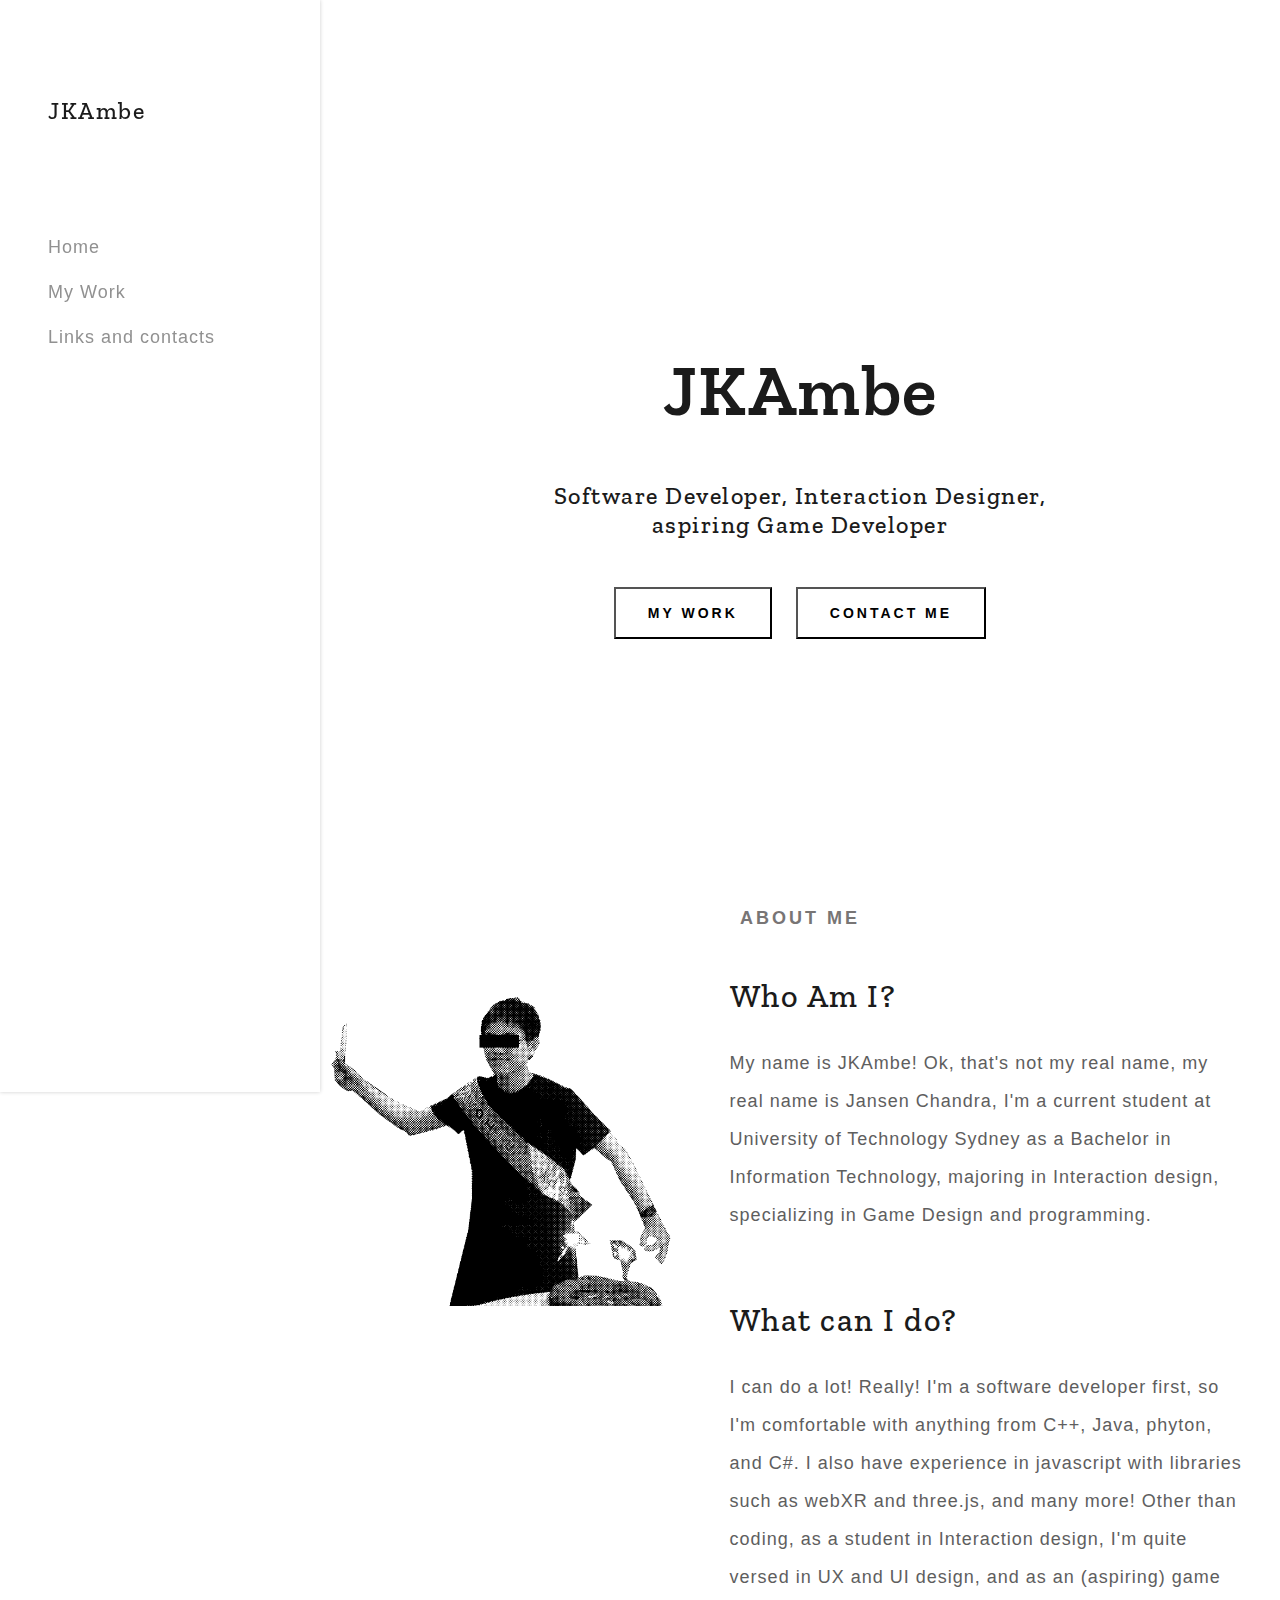
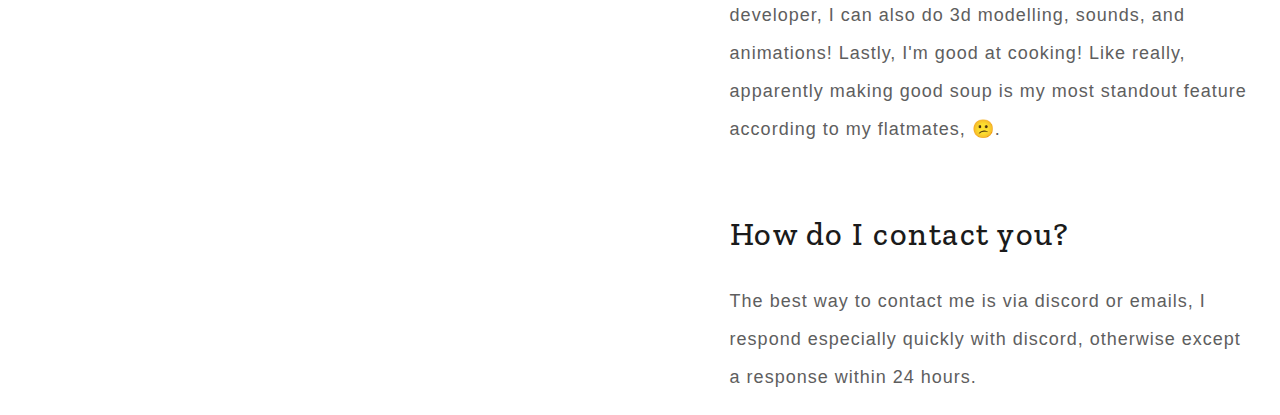
==== index.html @ 334e909a "Updated" ====
<!doctype html>
<html>

<head>
    <link href='https://fonts.googleapis.com/css?family=Zilla Slab' rel='stylesheet'>
    <link rel="stylesheet" href="index.css">
    <title>Home</title>
    <meta name="description" content="Our first page">
</head>

<body>
    <!-- Side navigation -->
    <nav class="sidenav">
        <div class="block">
            <h1>JKAmbe</h1>
        </div>

        <div class="block">
            <a href="#">Home</a>
            <a href="#">My Work</a>
            <a href="#">Links and contacts</a>
        </div>
    </nav>

    <!-- Page content -->
    <div class="main">
        <div class = "centerBox" id = "entry">
            <div class = "title" style="top: 35%;">
                <h1 class="basePadding">JKAmbe</h1>
                <div class="basePadding"><h2>Software Developer, Interaction Designer,</h2>
                                         <h2>aspiring Game Developer</h2></div>
                <div class="group basePadding"><button type="button" class = "button">MY WORK</button> <button type="button" class = "button">CONTACT ME</button></div>
            </div>
        </div>
        <div class = "centerBox" id = "aboutMe">
            <div class = "title">
                <h1 class = "aboutMe" >ABOUT ME</h1>
                <div style="width: 40%; float:left">
                    <img src="The default pic.png" alt="In the Flesh Mozaiced">
                 </div>
                 <div style="width: 60%; float:right">
                    <div class="list basePadding">
                        <div class="paddingVert"> Who Am I?</div>
                        <span class="list"> My name is JKAmbe! Ok, that's not my real name, my real name is Jansen Chandra, I'm a current student at University of Technology Sydney as a Bachelor in Information Technology, majoring in Interaction design, specializing in Game Design and programming.</span>
                    </div>
                    <div class="list basePadding">
                        <div class="paddingVert"> What can I do?</div>
                        <span class="list"> I can do a lot! Really! I'm a software developer first, so I'm comfortable with anything from C++, Java, phyton, and C#. I also have experience in javascript with libraries such as webXR and three.js, and many more!



                            Other than coding, as a student in Interaction design, I'm quite versed in UX and UI design, and as an (aspiring) game developer, I can also do 3d modelling, sounds, and animations!
                            
                            
                            
                            Lastly, I'm good at cooking! Like really, apparently making good soup is my most standout feature according to my flatmates, 😕.</span>
                    </div>
                    <div class="list basePadding">
                        <div class="paddingVert"> How do I contact you?</div>
                        <span class="list"> The best way to contact me is via discord or emails, I respond especially quickly with discord, otherwise except a response within 24 hours.</span>
                    </div>
                 </div>
            </div>
        </div>

    </div>
</body>

</html>
---- index.css ----
/* The sidebar menu */
html {
  scroll-behavior: smooth;
}

.sidenav {
    height: 100%; /* Full-height: remove this if you want "auto" height */
    width: 320px; /* Set the width of the sidebar */
    position: fixed; /* Fixed Sidebar (stay in place on scroll) */
    z-index: 1; /* Stay on top */
    top: 0; /* Stay at the top */
    left: 0;
    background-color: #fff;
    overflow-x: hidden; /* Disable horizontal scroll */
    padding-top: 96px;
    padding-bottom: 96px;
    box-shadow: 0 0 4px 0px rgba(0,0,0,0.2);
  }
  
  /* The navigation menu links */
  a {
    font-family: 'Roboto', arial, sans-serif;
    text-decoration: none;
    font-size: 18px;
    letter-spacing:  1px;
    color: rgb(145, 145, 145);
    display: block;
    font-weight: 400;
    line-height: 45px;
  }
  
  .block {
    padding-left: 48px;
  }
  .aboutMe{
    font-family: 'Roboto', arial, sans-serif;
    font-size: 18px;
    font-weight: 700;
    letter-spacing: 3px;
    color: rgb(120, 117, 117);
  }

  h1 
  {
    font-family: 'Zilla Slab', serif;
    font-weight: 550;
    color: rgb(27, 27, 27);
    letter-spacing: 1.5px;
    font-size: 72px;
    margin-block-start: 0em;
    margin-block-end: 0em;
  }
  h2 {
    margin-block-start: 0em;
    margin-block-end: 0em;
    font-family: 'Zilla Slab', serif;
    text-align: center;
    font-weight: 500;
    color: rgb(27, 27, 27);
    letter-spacing: 1.5px;
    font-size: 24px;
  }
  .block h1{
    font-weight: 500;
    padding-bottom: 100px;
    font-size: 24px;
  }
  /* When you mouse over the navigation links, change their color */
  .sidenav a:hover {
    color: rgb(120, 117, 117);
  }

  .sidenav a:focus {
    font-weight: 700;
  }
  
  .button{
    letter-spacing: 3px;
    border-width: 2px; 
    padding: 16px 32px;
    background-color: transparent;
    font-size: 14px;
    text-shadow: none;
    font-family: 'Roboto', arial, sans-serif;
    transition-duration: 0.4s;
    font-weight: 700;
  }

  .button:hover{
    color: #fff;
    background-color: rgb(27, 27, 27);

  }
  


  /* Style page content */
  .main {
    padding-left: 320px;
  }

  

  .centerBox{
    display: flex;
    height: 100vh;
    position: relative;
    justify-content: center;
  }

  .title{
    position: absolute;
    text-align: center;
    
  }
  
  .group{
    justify-content: center;
    display: flex;
    column-gap: 24px;
    row-gap: 24px;
  }

  .basePadding{
    padding: 24px;
  }

  .paddingVert{
    padding: 24px 0px;
  }

  img {
    width: 100%;
    height: 100%;
    object-fit: cover;
  }
  .list{
    font-size: 32px;
    color: rgb(27, 27, 27);
    letter-spacing: 1.5px;
    font-family: 'Zilla Slab', serif;
    font-weight: 500;
    text-align: left;
  }
  .list span{
    font-size: 18px;
    font-weight: 400;
    font-family: 'Roboto', arial, sans-serif;
    letter-spacing: 1px;
    color: rgb(94, 94, 94);
  }
  /* On smaller screens, where height is less than 450px, change the style of the sidebar (less padding and a smaller font size) */
  @media screen and (max-height: 450px) {
    .sidenav {padding-top: 15px;}
    .sidenav a {font-size: 18px;}
  }
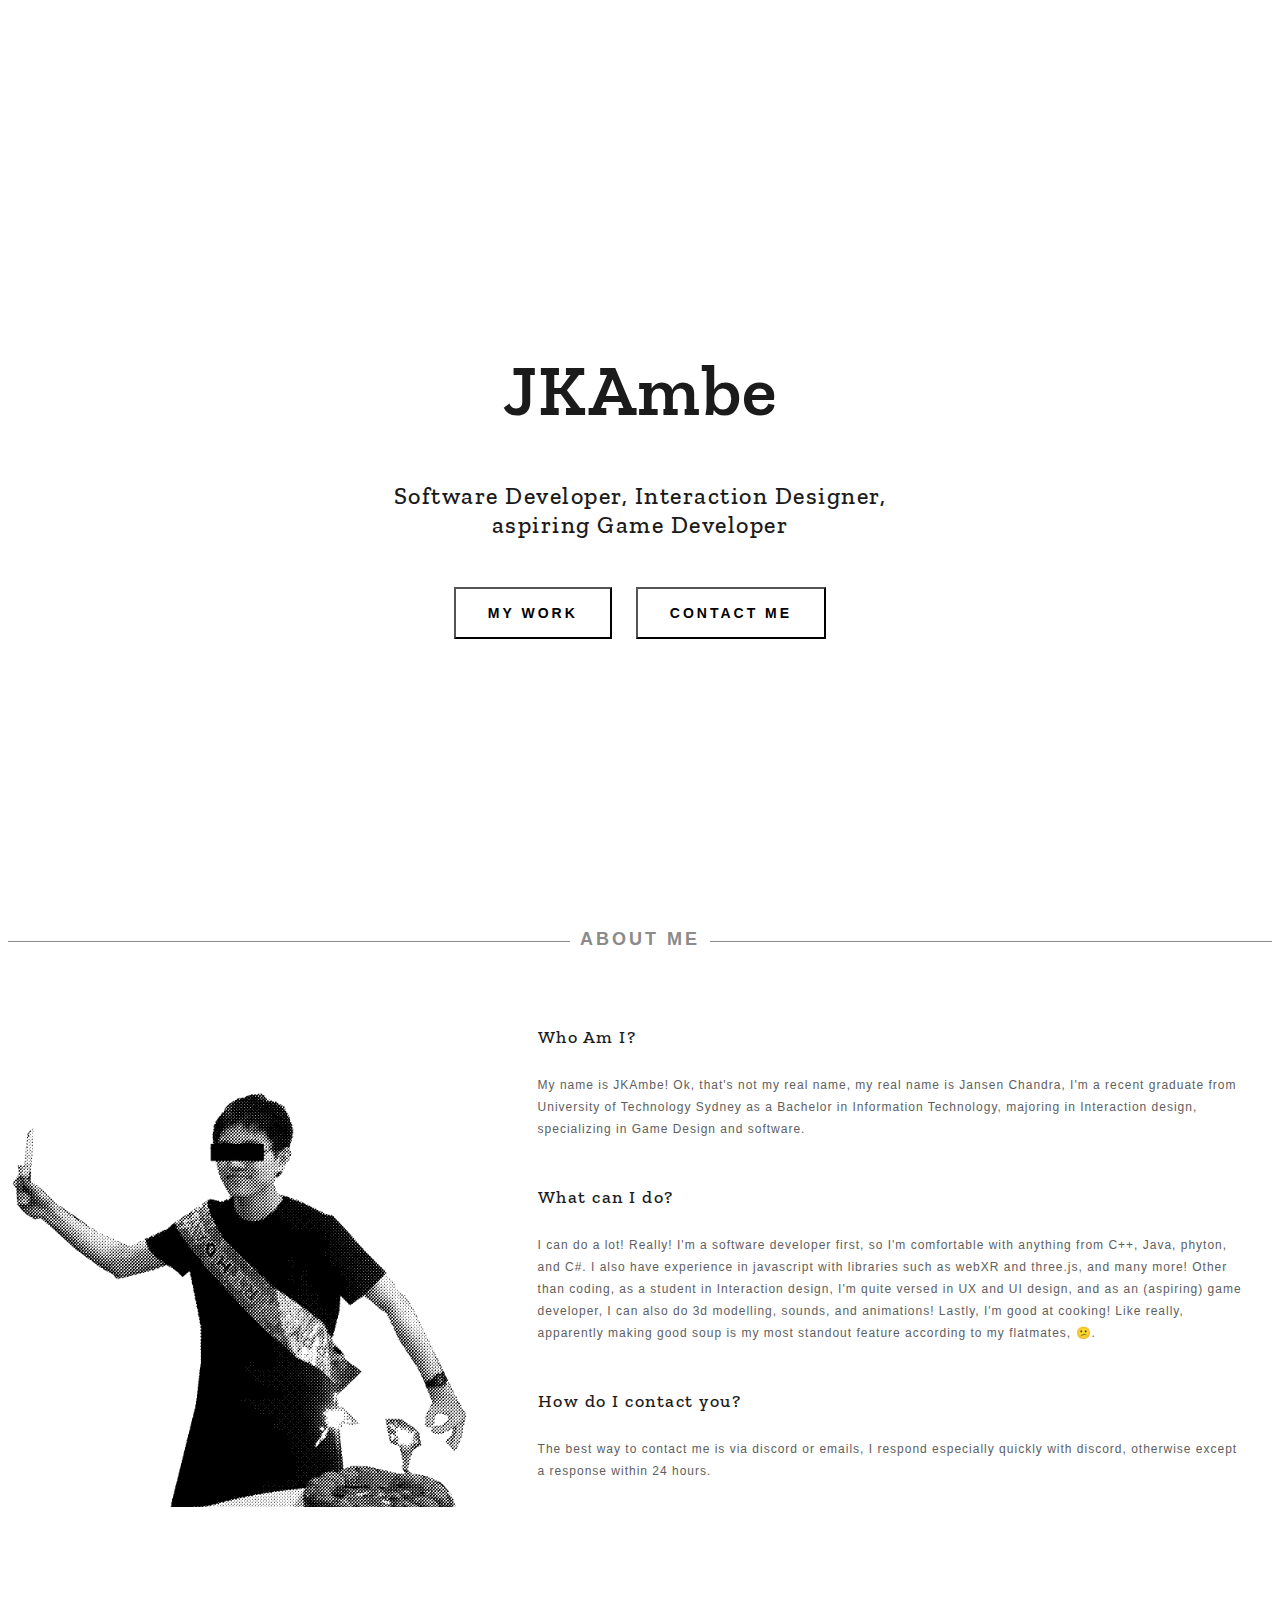
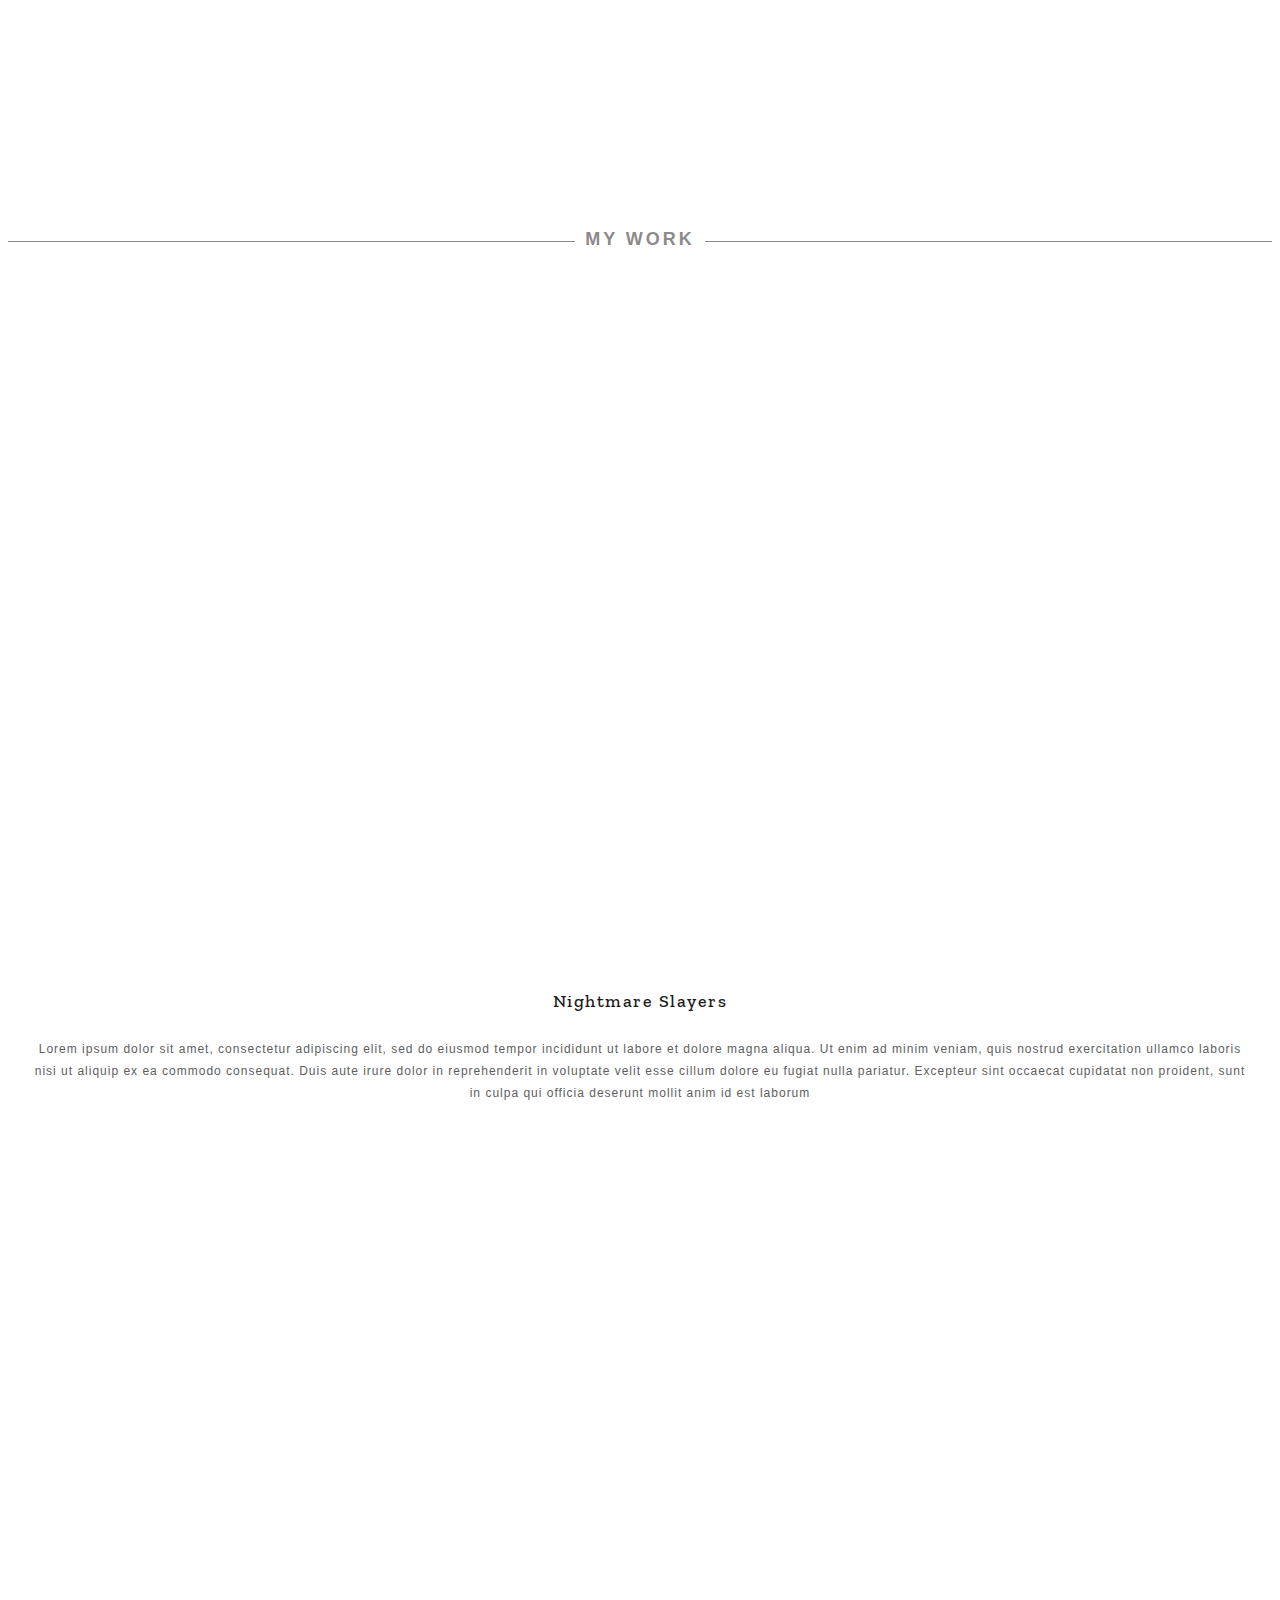
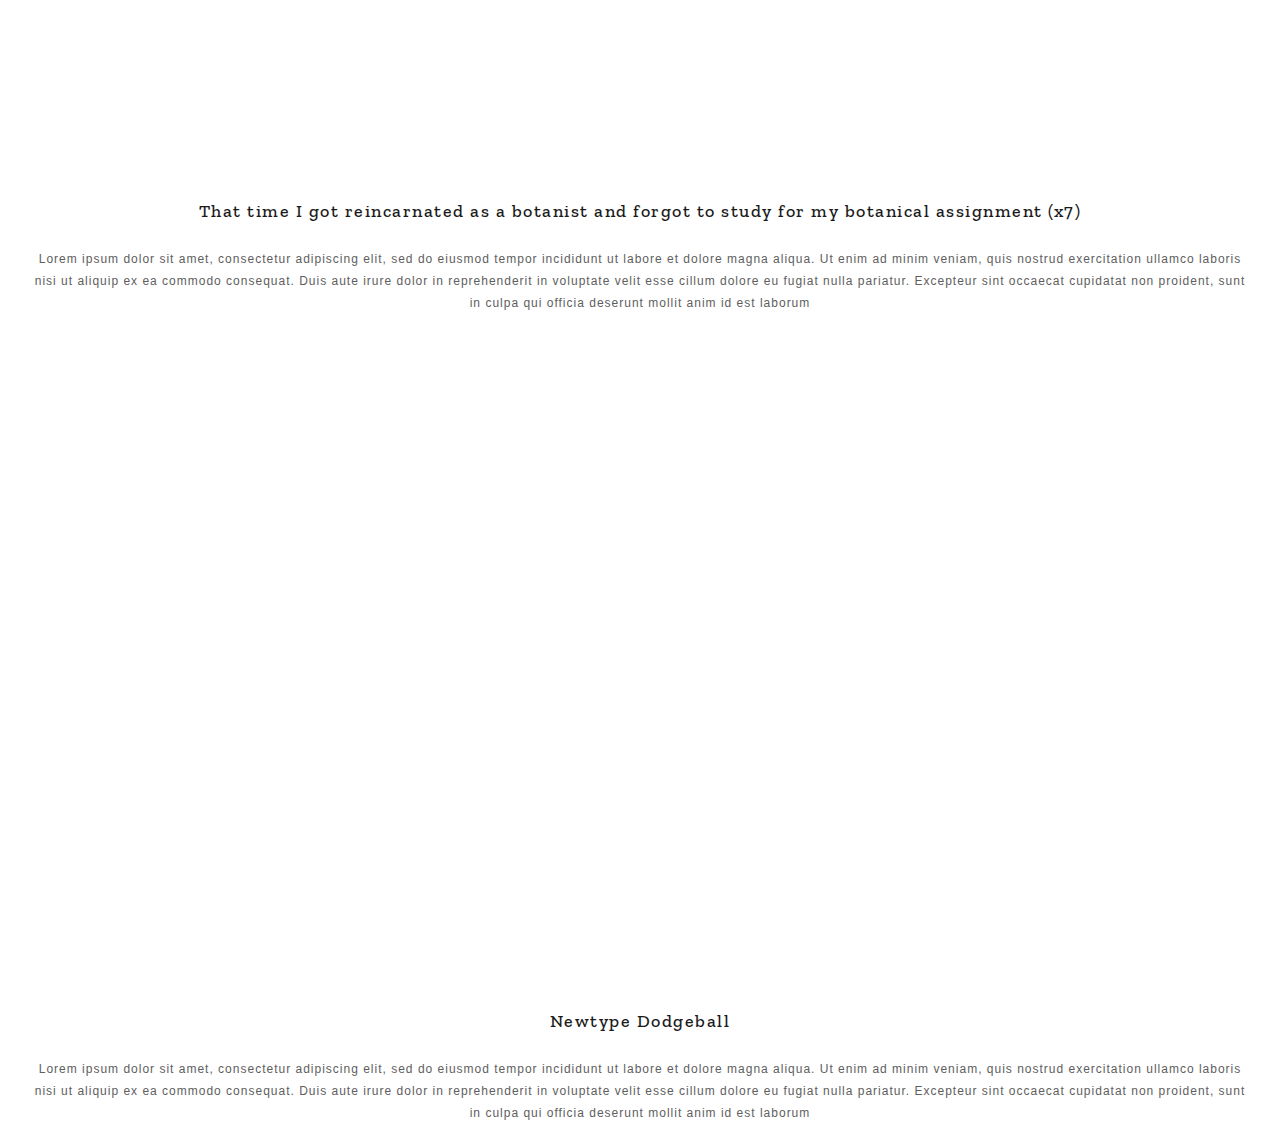
==== commit f6e293a4: "Add Embed and Site navigation" ====
--- a/index.html
+++ b/index.html
@@ -16,54 +16,120 @@
         </div>
 
         <div class="block">
-            <a href="#">Home</a>
-            <a href="#">My Work</a>
+            <a href="#entry">Home</a>
+            <a href="#aboutMe">About Me</a>
+            <a href="#myWork">My Work</a>
             <a href="#">Links and contacts</a>
         </div>
     </nav>
 
     <!-- Page content -->
     <div class="main">
-        <div class = "centerBox" id = "entry">
-            <div class = "title" style="top: 35%;">
+        <div class="centerBox" id="entry">
+            <div class="section" style="top: 35%;">
                 <h1 class="basePadding">JKAmbe</h1>
-                <div class="basePadding"><h2>Software Developer, Interaction Designer,</h2>
-                                         <h2>aspiring Game Developer</h2></div>
-                <div class="group basePadding"><button type="button" class = "button">MY WORK</button> <button type="button" class = "button">CONTACT ME</button></div>
+                <div class="basePadding">
+                    <h2>Software Developer, Interaction Designer,</h2>
+                    <h2>aspiring Game Developer</h2>
+                </div>
+                <div class="group basePadding"><button type="button" class="button">MY WORK</button> <button
+                        type="button" class="button">CONTACT ME</button></div>
             </div>
         </div>
-        <div class = "centerBox" id = "aboutMe">
-            <div class = "title">
-                <h1 class = "aboutMe" >ABOUT ME</h1>
+        <div class="centerBox" id="aboutMe">
+            <div class="section">
+                <h3><span>ABOUT ME</span></h3>
                 <div style="width: 40%; float:left">
                     <img src="The default pic.png" alt="In the Flesh Mozaiced">
-                 </div>
-                 <div style="width: 60%; float:right">
+                </div>
+                <div style="width: 60%; float:right">
                     <div class="list basePadding">
                         <div class="paddingVert"> Who Am I?</div>
-                        <span class="list"> My name is JKAmbe! Ok, that's not my real name, my real name is Jansen Chandra, I'm a current student at University of Technology Sydney as a Bachelor in Information Technology, majoring in Interaction design, specializing in Game Design and programming.</span>
+                        <span class="list"> My name is JKAmbe! Ok, that's not my real name, my real name is Jansen
+                            Chandra, I'm a recent graduate from University of Technology Sydney as a Bachelor in
+                            Information Technology, majoring in Interaction design, specializing in Game Design and
+                            software.</span>
                     </div>
                     <div class="list basePadding">
                         <div class="paddingVert"> What can I do?</div>
-                        <span class="list"> I can do a lot! Really! I'm a software developer first, so I'm comfortable with anything from C++, Java, phyton, and C#. I also have experience in javascript with libraries such as webXR and three.js, and many more!
-
-
-
-                            Other than coding, as a student in Interaction design, I'm quite versed in UX and UI design, and as an (aspiring) game developer, I can also do 3d modelling, sounds, and animations!
-                            
-                            
-                            
-                            Lastly, I'm good at cooking! Like really, apparently making good soup is my most standout feature according to my flatmates, 😕.</span>
+                        <span class="list"> I can do a lot! Really! I'm a software developer first, so I'm comfortable
+                            with anything from C++, Java, phyton, and C#. I also have experience in javascript with
+                            libraries such as webXR and three.js, and many more!
+                            Other than coding, as a student in Interaction design, I'm quite versed in UX and UI design,
+                            and as an (aspiring) game developer, I can also do 3d modelling, sounds, and animations!
+                            Lastly, I'm good at cooking! Like really, apparently making good soup is my most standout
+                            feature according to my flatmates, 😕.</span>
                     </div>
                     <div class="list basePadding">
                         <div class="paddingVert"> How do I contact you?</div>
-                        <span class="list"> The best way to contact me is via discord or emails, I respond especially quickly with discord, otherwise except a response within 24 hours.</span>
+                        <span class="list"> The best way to contact me is via discord or emails, I respond especially
+                            quickly with discord, otherwise except a response within 24 hours.</span>
                     </div>
-                 </div>
+                </div>
             </div>
         </div>
+        <div class="centerBox" id="myWork">
+            <div class="section">
+                <h3><span>MY WORK</span></h3>
+                <div>
+                    <div class="game" id="nightmare-slayers">
+                        <div class="itchioEmbed right">
+                            <iframe frameborder="0" src="https://itch.io/embed-upload/8001298?color=36003c"
+                                allowfullscreen="" width="960" height="660"><a
+                                    href="https://jkambe.itch.io/nightmare-slayers">Play Nightmare Slayers on
+                                    itch.io</a></iframe>
+                        </div>
+                        <div class="list basePadding right">
+                            <div class="paddingVert "> Nightmare Slayers</div>
+                            <span class="game desc"> Lorem ipsum dolor sit amet, consectetur adipiscing elit, sed do
+                                eiusmod tempor incididunt ut labore et dolore magna aliqua. Ut enim ad minim veniam,
+                                quis nostrud exercitation ullamco laboris nisi ut aliquip ex ea commodo consequat. Duis
+                                aute irure dolor in reprehenderit in voluptate velit esse cillum dolore eu fugiat nulla
+                                pariatur. Excepteur sint occaecat cupidatat non proident, sunt in culpa qui officia
+                                deserunt mollit anim id est laborum</span>
+                        </div>
+                    </div>
+                    <div class="game" id="Botany">
+                        <div class="itchioEmbed left">
+                            <iframe frameborder="0" src="https://itch.io/embed-upload/5798365?color=1e1e1e"
+                                allowfullscreen="" width="960" height="660"><a
+                                    href="https://jkambe.itch.io/that-time-i-forgot-to-study-for-my-agricultural-assignment-7-times">Play
+                                    That time I got reincarnated as a botanist and forgot to study for my botanical
+                                    assignment (x7) on itch.io</a></iframe>
+                        </div>
+                        <div class="list basePadding left">
+                            <div class="paddingVert ">That time I got reincarnated as a botanist and forgot to study for
+                                my botanical assignment (x7)</div>
+                            <span class="game desc"> Lorem ipsum dolor sit amet, consectetur adipiscing elit, sed do
+                                eiusmod tempor incididunt ut labore et dolore magna aliqua. Ut enim ad minim veniam,
+                                quis nostrud exercitation ullamco laboris nisi ut aliquip ex ea commodo consequat. Duis
+                                aute irure dolor in reprehenderit in voluptate velit esse cillum dolore eu fugiat nulla
+                                pariatur. Excepteur sint occaecat cupidatat non proident, sunt in culpa qui officia
+                                deserunt mollit anim id est laborum</span>
+                        </div>
+                    </div>
+                    <div class="game" id="Botany">
+                        <div class="itchioEmbed right">
+                            <iframe width="960" height="660" src="https://www.youtube.com/embed/6zTyWw7kzSU?start=632"
+                                title="YouTube video player" frameborder="0"
+                                allow="accelerometer; autoplay; clipboard-write; encrypted-media; gyroscope; picture-in-picture; web-share"
+                                allowfullscreen></iframe>
+                        </div>
+                        <div class="list basePadding right">
+                            <div class="paddingVert ">Newtype Dodgeball</div>
+                            <span class="game desc"> Lorem ipsum dolor sit amet, consectetur adipiscing elit, sed do
+                                eiusmod tempor incididunt ut labore et dolore magna aliqua. Ut enim ad minim veniam,
+                                quis nostrud exercitation ullamco laboris nisi ut aliquip ex ea commodo consequat. Duis
+                                aute irure dolor in reprehenderit in voluptate velit esse cillum dolore eu fugiat nulla
+                                pariatur. Excepteur sint occaecat cupidatat non proident, sunt in culpa qui officia
+                                deserunt mollit anim id est laborum</span>
+                        </div>
+                    </div>
 
-    </div>
+
+                </div>
+
+            </div>
 </body>
 
 </html>--- a/index.css
+++ b/index.css
@@ -32,13 +32,7 @@
   .block {
     padding-left: 48px;
   }
-  .aboutMe{
-    font-family: 'Roboto', arial, sans-serif;
-    font-size: 18px;
-    font-weight: 700;
-    letter-spacing: 3px;
-    color: rgb(120, 117, 117);
-  }
+  
 
   h1 
   {
@@ -66,11 +60,15 @@
     font-size: 24px;
   }
   /* When you mouse over the navigation links, change their color */
-  .sidenav a:hover {
+  a:hover {
     color: rgb(120, 117, 117);
   }
 
-  .sidenav a:focus {
+  a:focus {
+    font-weight: 700;
+  }
+
+  a:focus {
     font-weight: 700;
   }
   
@@ -108,7 +106,7 @@
     justify-content: center;
   }
 
-  .title{
+  .section{
     position: absolute;
     text-align: center;
     
@@ -122,11 +120,12 @@
   }
 
   .basePadding{
+    
     padding: 24px;
   }
 
   .paddingVert{
-    padding: 24px 0px;
+    padding-bottom: 24px;
   }
 
   img {
@@ -150,7 +149,60 @@
     color: rgb(94, 94, 94);
   }
   /* On smaller screens, where height is less than 450px, change the style of the sidebar (less padding and a smaller font size) */
-  @media screen and (max-height: 450px) {
-    .sidenav {padding-top: 15px;}
-    .sidenav a {font-size: 18px;}
-  }+
+
+
+  h3 {
+    width: 100%; 
+    text-align: center; 
+    border-bottom: 1px solid rgb(140, 138, 138);; 
+    line-height: 0.1em;
+    margin: 30px 0 60px; 
+ } 
+ 
+ h3 span { 
+    font-family: 'Roboto', arial, sans-serif;
+    font-size: 18px;
+    font-weight: 700;
+    letter-spacing: 3px;
+    color: rgb(140, 138, 138);; 
+    background:#fff; 
+    padding:0 10px; 
+ }
+
+ 
+ .game{
+  height: 700px;
+ }
+
+ .itchioEmbed {
+    display:inline-block;
+    width: 960px; 
+ }
+
+ .right{
+  float:right
+ }
+
+ .left{
+  float:left
+ }
+
+  
+
+ 
+ .game .list{
+    width: 480px;
+ }
+
+ @media screen and (max-width: 1720px) {
+  .sidenav {padding-top: 15px; width: 0px;}
+  .sidenav a {font-size: 18px;}
+  .list {font-size: 18px;}
+  .list span{font-size: 12px;}
+  .main {padding-left: 0px;}
+  .right {float: none; text-align-last: center; text-align: center; }
+  .left {float: none; text-align-last: center; text-align: center; }
+  .game .list{width:fit-content; }
+  .game {height: 90vh;}
+}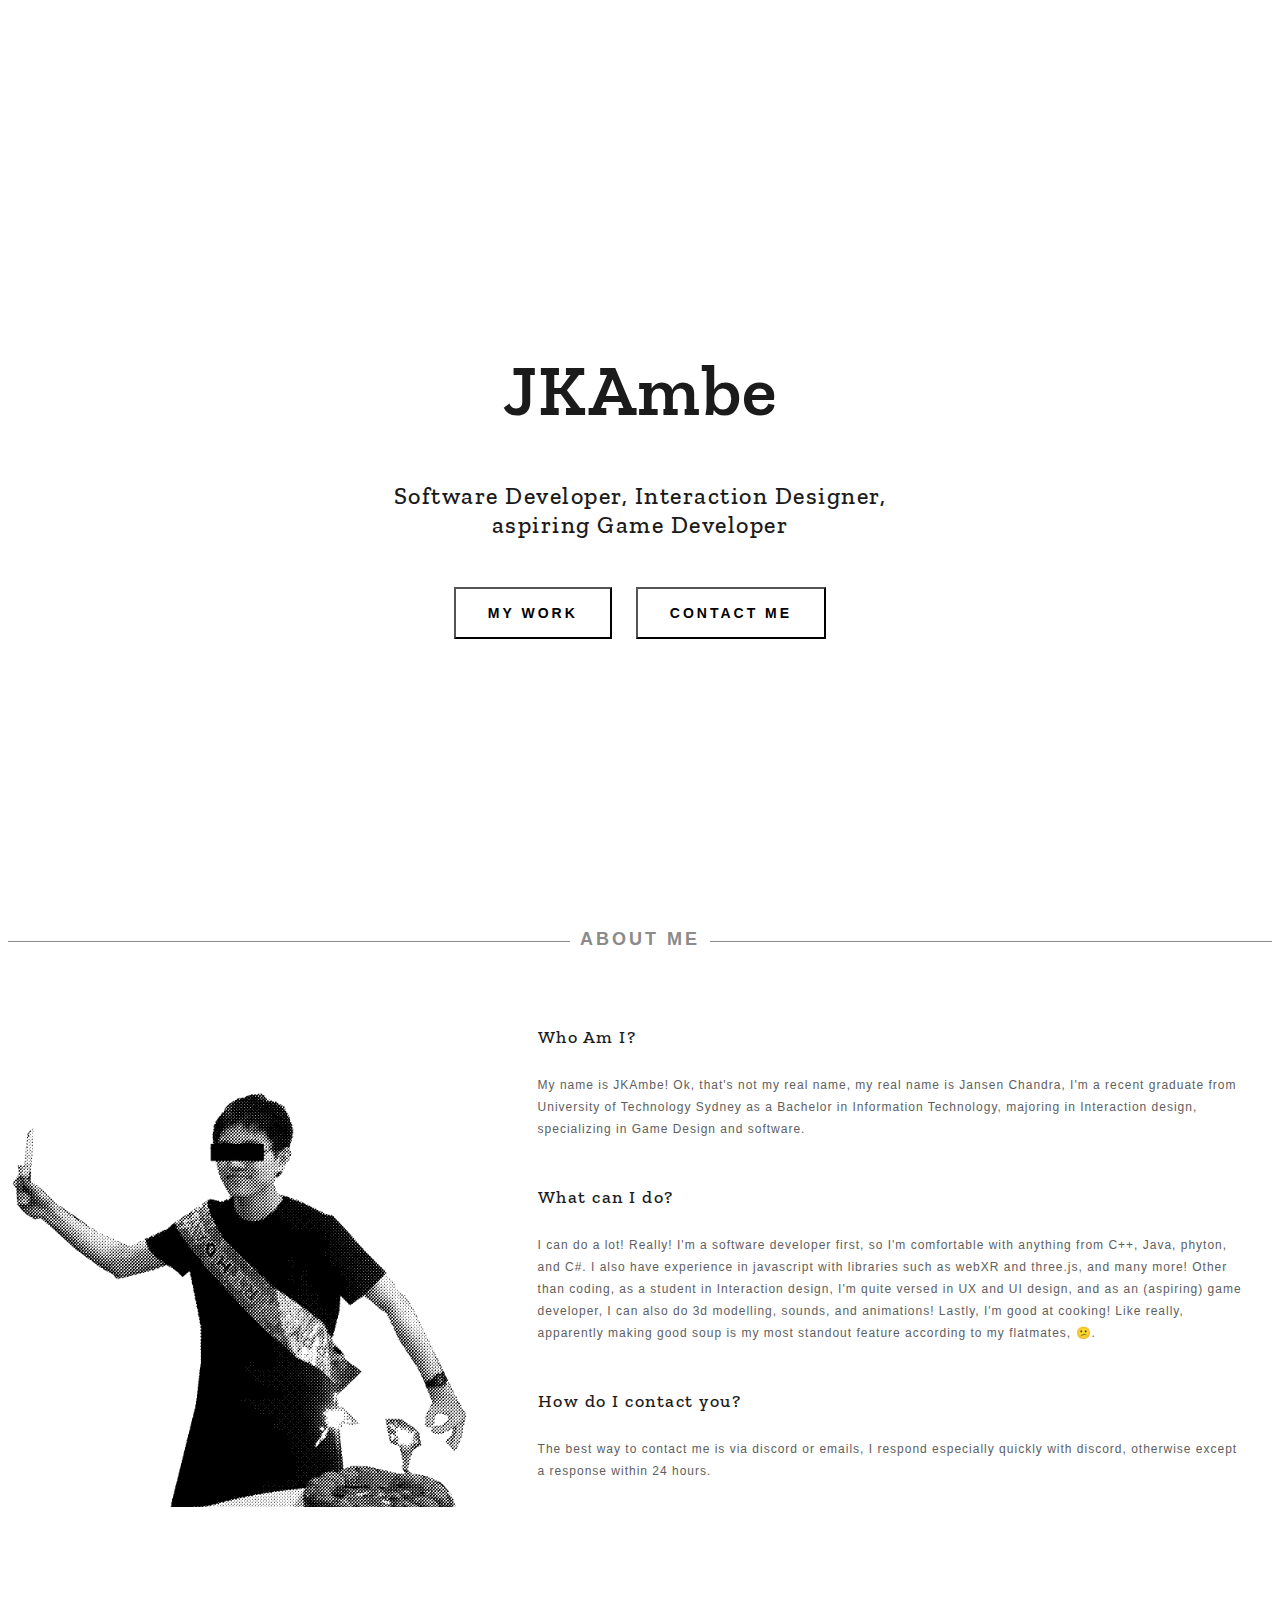
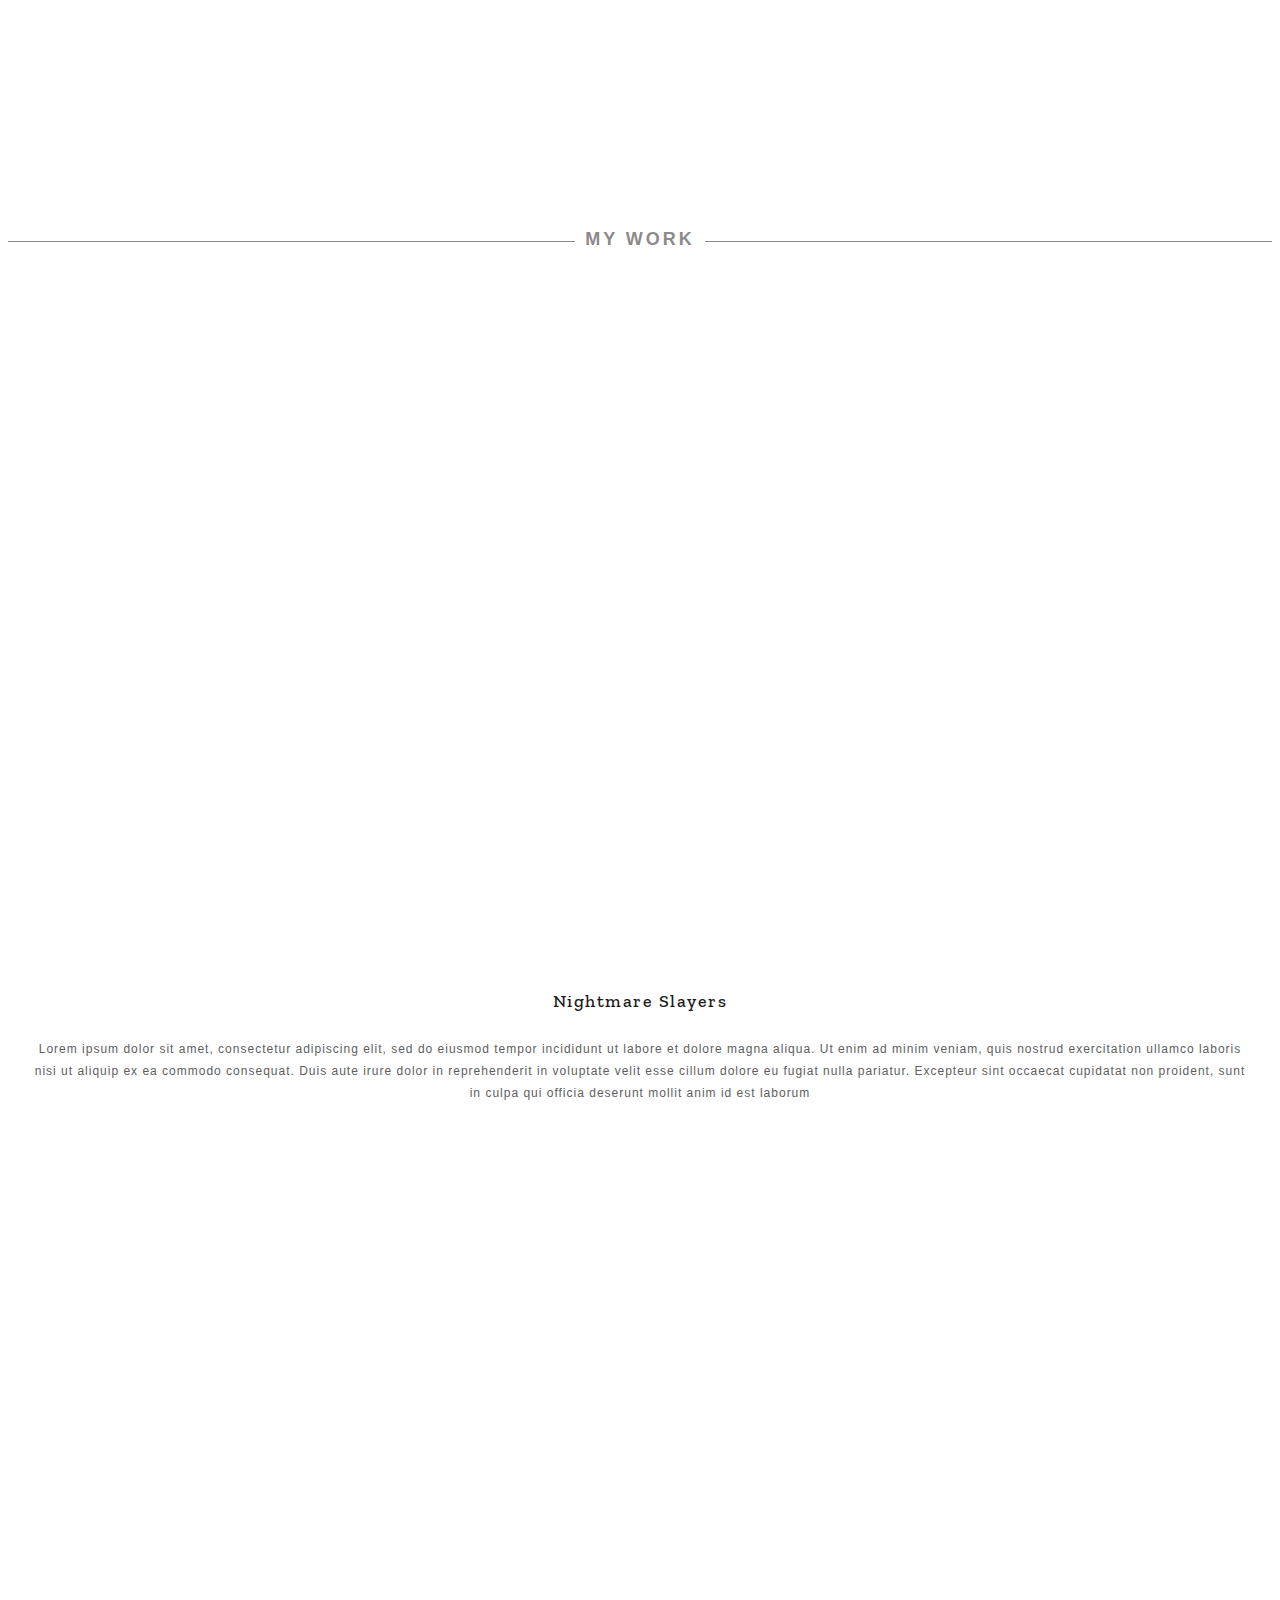
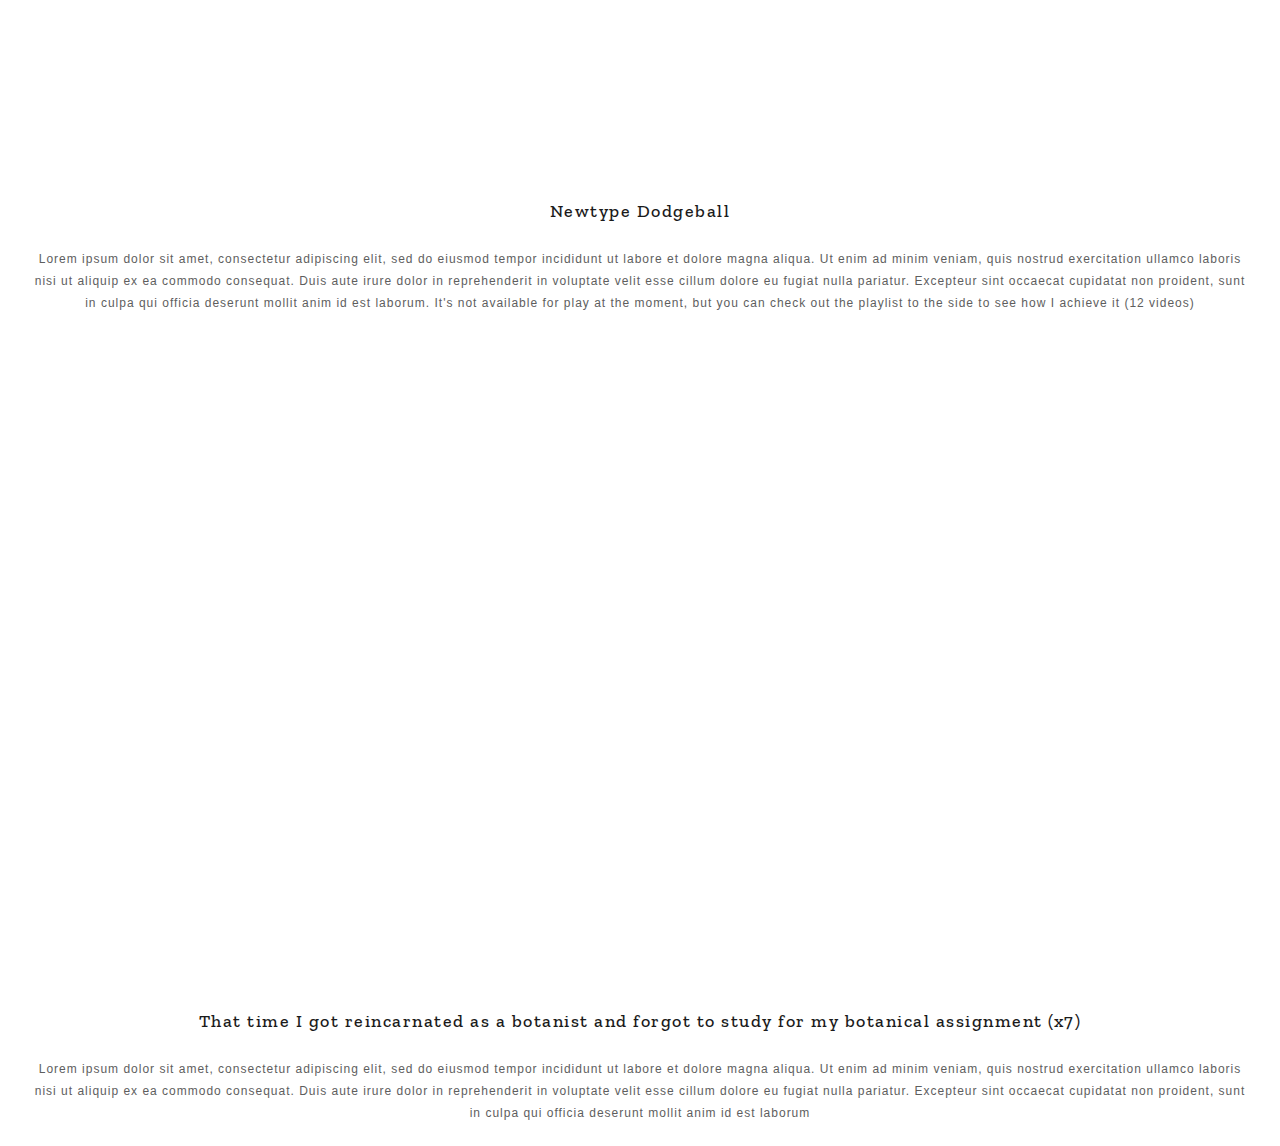
==== commit 8b300445: "Change Video" ====
--- a/index.html
+++ b/index.html
@@ -89,8 +89,29 @@
                                 deserunt mollit anim id est laborum</span>
                         </div>
                     </div>
+                    
+                    <div class="game" id="NewType Dodgeball">
+                        <div class="itchioEmbed left">
+                            <iframe width="960" height="660"
+                                src="https://www.youtube.com/embed/videoseries?list=PLBuknCng-yvTXMmVVJzmeAVrfDJW6rLXI"
+                                title="YouTube video player" frameborder="0"
+                                allow="accelerometer; autoplay; clipboard-write; encrypted-media; gyroscope; picture-in-picture; web-share"
+                                allowfullscreen></iframe>
+                        </div>
+                        <div class="list basePadding left">
+                            <div class="paddingVert ">Newtype Dodgeball</div>
+                            <span class="game desc"> Lorem ipsum dolor sit amet, consectetur adipiscing elit, sed do
+                                eiusmod tempor incididunt ut labore et dolore magna aliqua. Ut enim ad minim veniam,
+                                quis nostrud exercitation ullamco laboris nisi ut aliquip ex ea commodo consequat. Duis
+                                aute irure dolor in reprehenderit in voluptate velit esse cillum dolore eu fugiat nulla
+                                pariatur. Excepteur sint occaecat cupidatat non proident, sunt in culpa qui officia
+                                deserunt mollit anim id est laborum. It's not available for play at the moment, but you
+                                can check out the playlist to the side to see how I achieve it (12 videos)
+                        </div>
+                    </div>
+
                     <div class="game" id="Botany">
-                        <div class="itchioEmbed left">
+                        <div class="itchioEmbed right">
                             <iframe frameborder="0" src="https://itch.io/embed-upload/5798365?color=1e1e1e"
                                 allowfullscreen="" width="960" height="660"><a
                                     href="https://jkambe.itch.io/that-time-i-forgot-to-study-for-my-agricultural-assignment-7-times">Play
@@ -108,24 +129,6 @@
                                 deserunt mollit anim id est laborum</span>
                         </div>
                     </div>
-                    <div class="game" id="Botany">
-                        <div class="itchioEmbed right">
-                            <iframe width="960" height="660" src="https://www.youtube.com/embed/6zTyWw7kzSU?start=632"
-                                title="YouTube video player" frameborder="0"
-                                allow="accelerometer; autoplay; clipboard-write; encrypted-media; gyroscope; picture-in-picture; web-share"
-                                allowfullscreen></iframe>
-                        </div>
-                        <div class="list basePadding right">
-                            <div class="paddingVert ">Newtype Dodgeball</div>
-                            <span class="game desc"> Lorem ipsum dolor sit amet, consectetur adipiscing elit, sed do
-                                eiusmod tempor incididunt ut labore et dolore magna aliqua. Ut enim ad minim veniam,
-                                quis nostrud exercitation ullamco laboris nisi ut aliquip ex ea commodo consequat. Duis
-                                aute irure dolor in reprehenderit in voluptate velit esse cillum dolore eu fugiat nulla
-                                pariatur. Excepteur sint occaecat cupidatat non proident, sunt in culpa qui officia
-                                deserunt mollit anim id est laborum</span>
-                        </div>
-                    </div>
-
 
                 </div>
 
--- a/index.css
+++ b/index.css
@@ -18,7 +18,7 @@
   }
   
   /* The navigation menu links */
-  a {
+  .sidenav a {
     font-family: 'Roboto', arial, sans-serif;
     text-decoration: none;
     font-size: 18px;
@@ -60,17 +60,14 @@
     font-size: 24px;
   }
   /* When you mouse over the navigation links, change their color */
-  a:hover {
+  .sidenav a:hover {
     color: rgb(120, 117, 117);
   }
 
-  a:focus {
+  .sidenav a:focus {
     font-weight: 700;
   }
 
-  a:focus {
-    font-weight: 700;
-  }
   
   .button{
     letter-spacing: 3px;
@@ -176,7 +173,6 @@
  }
 
  .itchioEmbed {
-    display:inline-block;
     width: 960px; 
  }
 
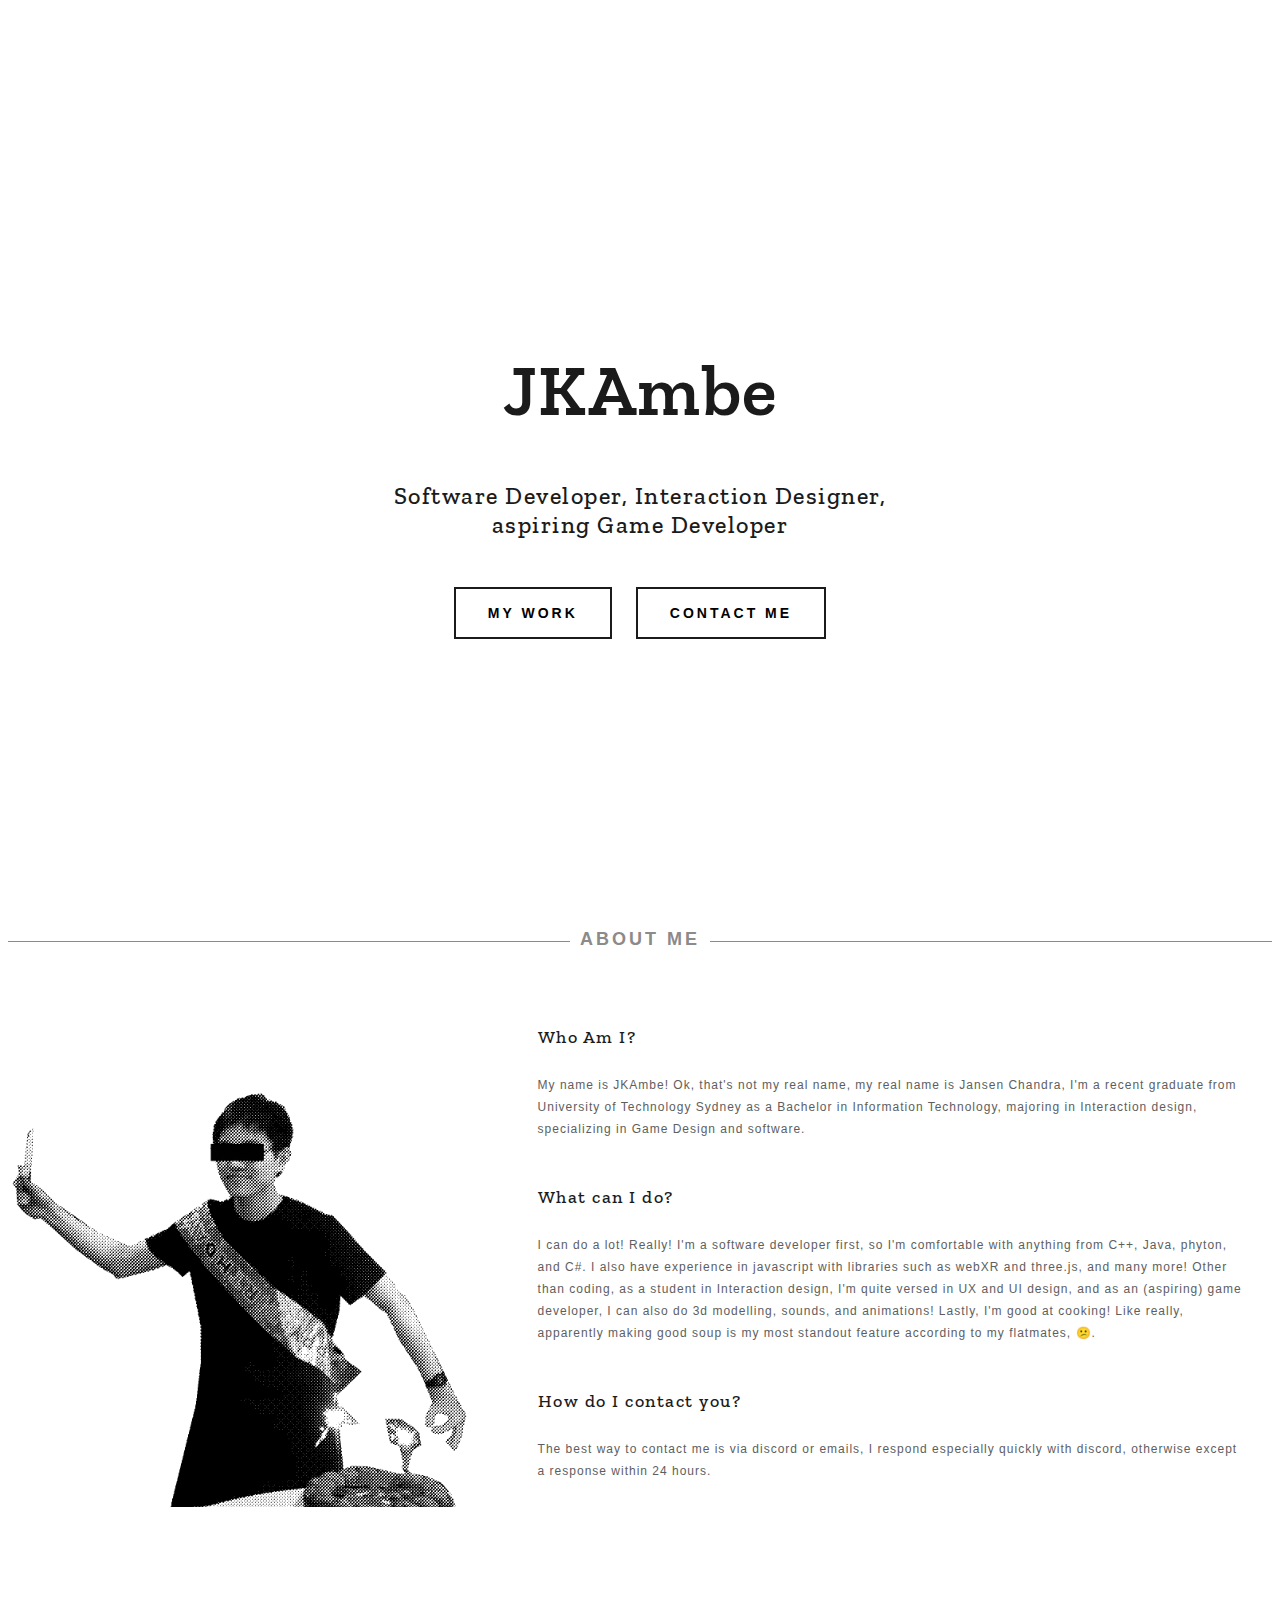
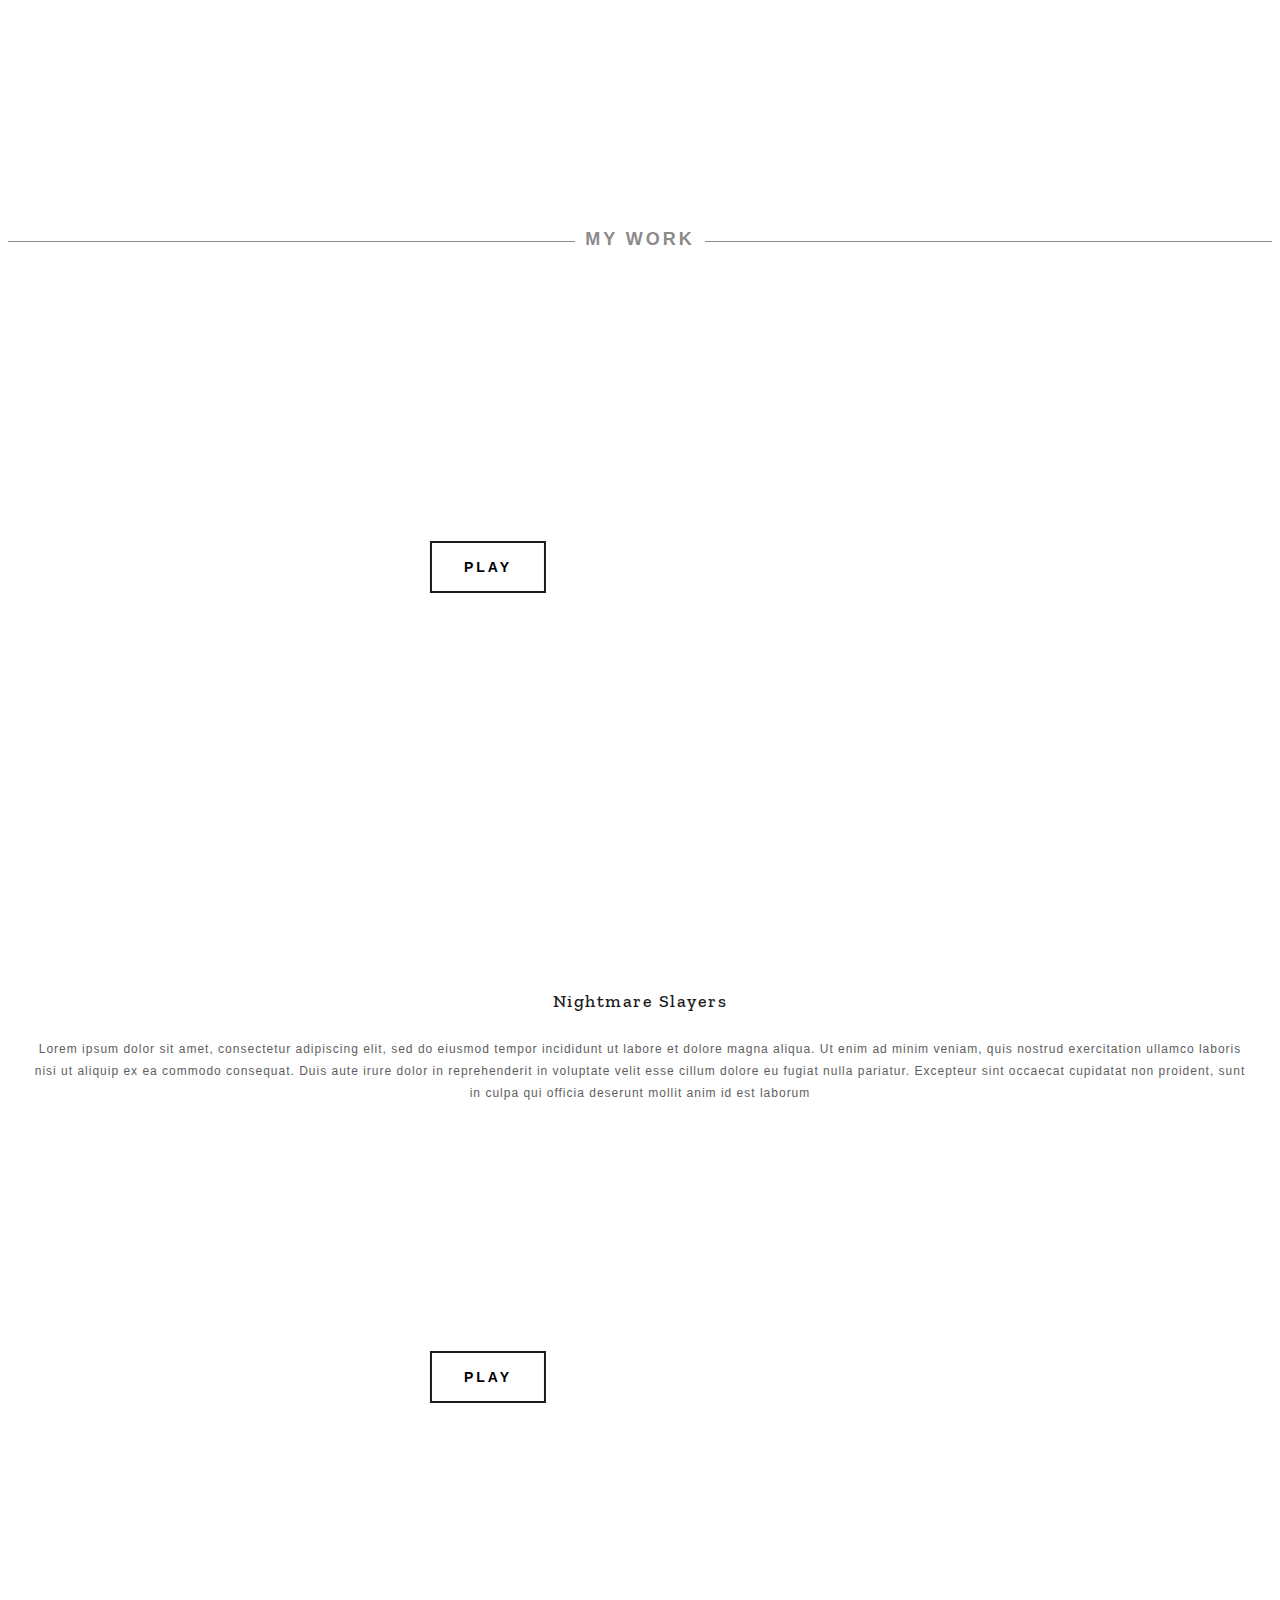
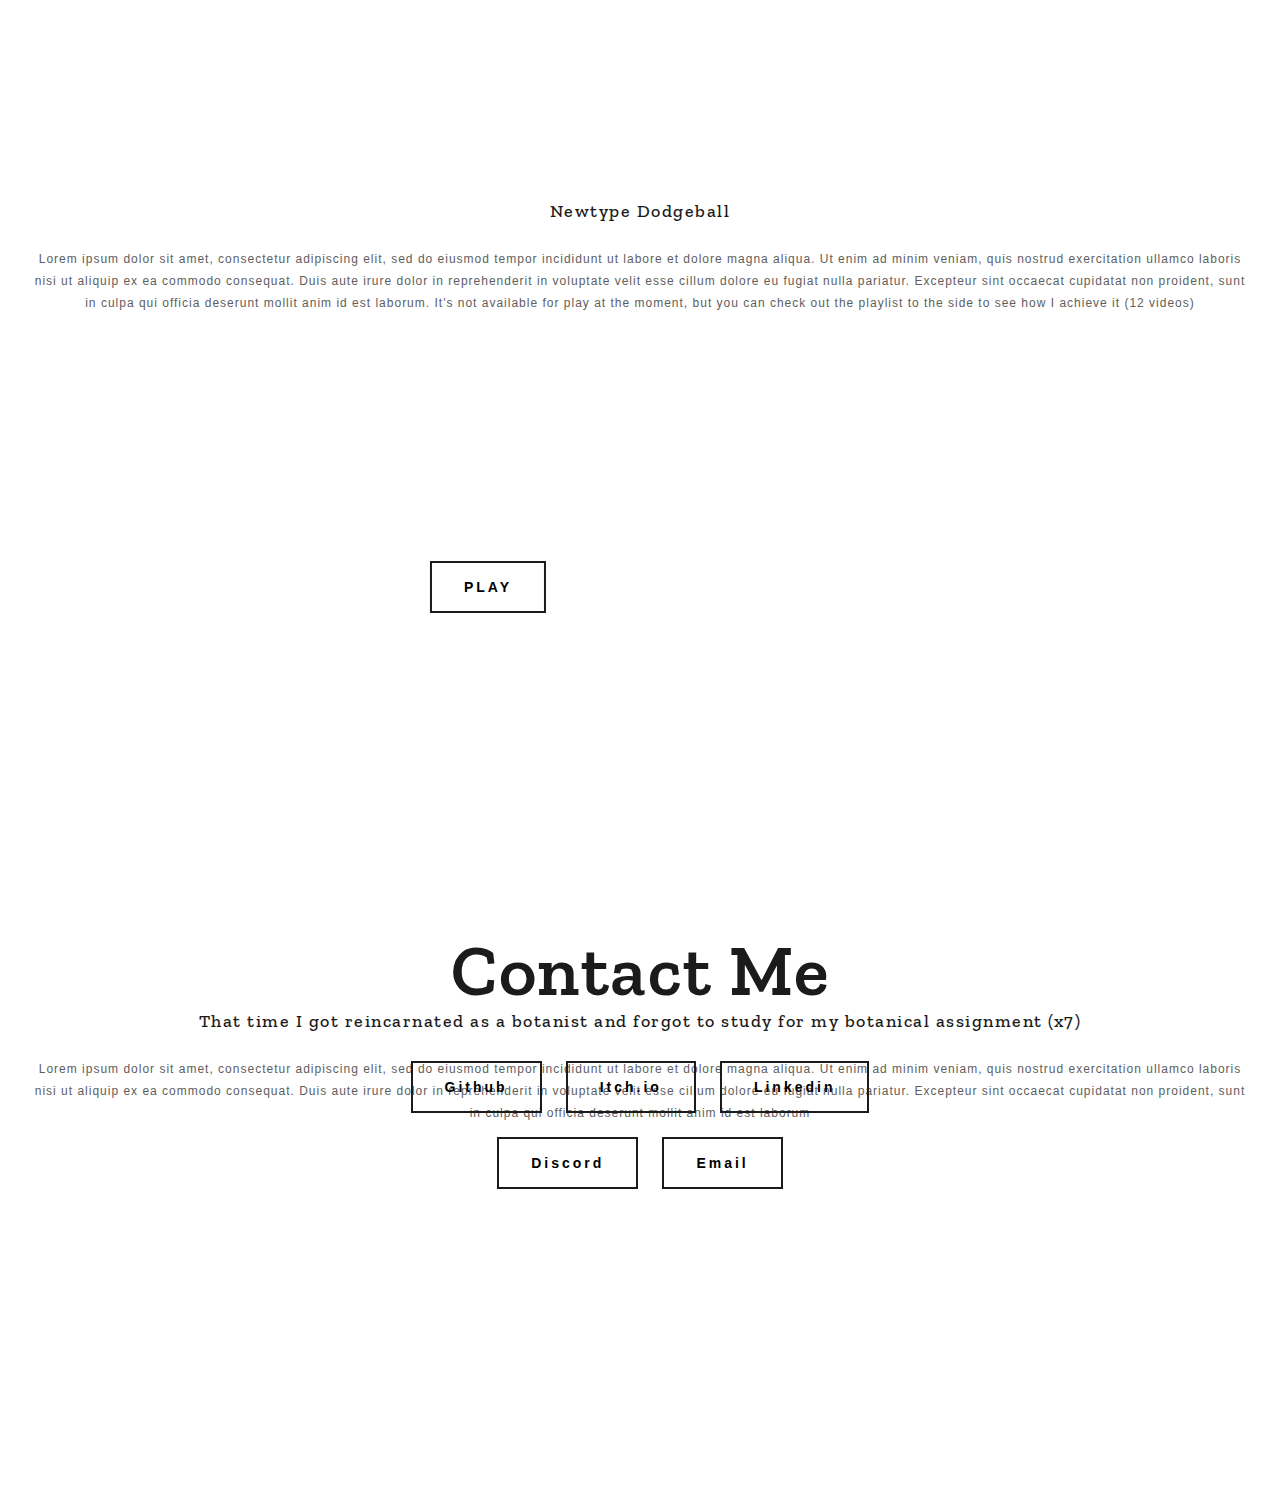
==== commit 6dcef316: "Added navigation scrollspy,  button to play iframe, and contact section" ====
--- a/index.html
+++ b/index.html
@@ -2,25 +2,38 @@
 <html>
 
 <head>
+    <script src="script.js"></script>
     <link href='https://fonts.googleapis.com/css?family=Zilla Slab' rel='stylesheet'>
-    <link rel="stylesheet" href="index.css">
+
     <title>Home</title>
     <meta name="description" content="Our first page">
+    <!-- <link rel="stylesheet" href="https://maxcdn.bootstrapcdn.com/bootstrap/3.4.1/css/bootstrap.min.css"> -->
+    <script src="https://ajax.googleapis.com/ajax/libs/jquery/3.6.4/jquery.min.js"></script>
+    <script src="https://maxcdn.bootstrapcdn.com/bootstrap/3.4.1/js/bootstrap.min.js"></script>
+    <link rel="stylesheet" href="index.css">
 </head>
 
-<body>
+<body data-spy="scroll" data-target="#myScrollspy" data-offset="20">
     <!-- Side navigation -->
-    <nav class="sidenav">
+
+    <nav class="sidenav" id="myScrollspy">
         <div class="block">
             <h1>JKAmbe</h1>
         </div>
+        <!-- 
 
-        <div class="block">
+        <nav class="block">
             <a href="#entry">Home</a>
             <a href="#aboutMe">About Me</a>
             <a href="#myWork">My Work</a>
             <a href="#">Links and contacts</a>
-        </div>
+        </nav> -->
+        <ul class="nav nav-pills nav-stacked block ">
+            <li class="active"> <a href="#entry">Home</a></li>
+            <li><a href="#aboutMe">About Me</a></li>
+            <li><a href="#myWork">My Work</a></li>
+            <li><a href="#contact">Contact Me</a></li>
+        </ul>
     </nav>
 
     <!-- Page content -->
@@ -32,8 +45,8 @@
                     <h2>Software Developer, Interaction Designer,</h2>
                     <h2>aspiring Game Developer</h2>
                 </div>
-                <div class="group basePadding"><button type="button" class="button">MY WORK</button> <button
-                        type="button" class="button">CONTACT ME</button></div>
+                <div class="group basePadding"><button type="button" class="button" onclick="document.getElementById('myWork').scrollIntoView();">MY WORK</button> <button
+                        type="button" class="button" onclick="document.getElementById('contact').scrollIntoView();">CONTACT ME</button></div>
             </div>
         </div>
         <div class="centerBox" id="aboutMe">
@@ -74,9 +87,11 @@
                 <div>
                     <div class="game" id="nightmare-slayers">
                         <div class="itchioEmbed right">
-                            <iframe frameborder="0" src="https://itch.io/embed-upload/8001298?color=36003c"
-                                allowfullscreen="" width="960" height="660"><a
-                                    href="https://jkambe.itch.io/nightmare-slayers">Play Nightmare Slayers on
+                            <a href="https://itch.io/embed-upload/8099292?color=36003c" target="night"><button
+                                    type="button" onclick="style.display = 'none'" class="button bt2">PLAY</button></a>
+                            <iframe name="night" frameborder="0" src="about:blank" allowfullscreen="" width="960"
+                                height="660"><a href="https://jkambe.itch.io/nightmare-slayers">Play Nightmare Slayers
+                                    on
                                     itch.io</a></iframe>
                         </div>
                         <div class="list basePadding right">
@@ -89,11 +104,13 @@
                                 deserunt mollit anim id est laborum</span>
                         </div>
                     </div>
-                    
+
                     <div class="game" id="NewType Dodgeball">
                         <div class="itchioEmbed left">
-                            <iframe width="960" height="660"
-                                src="https://www.youtube.com/embed/videoseries?list=PLBuknCng-yvTXMmVVJzmeAVrfDJW6rLXI"
+                            <a href="https://www.youtube.com/embed/videoseries?list=PLBuknCng-yvTXMmVVJzmeAVrfDJW6rLXI" target="dodgeball"><button
+                                type="button" class="button bt2" onclick="style.display = 'none'">PLAY</button></a>
+                            <iframe width="960" height="660" name="dodgeball"
+                                src="about:blank"
                                 title="YouTube video player" frameborder="0"
                                 allow="accelerometer; autoplay; clipboard-write; encrypted-media; gyroscope; picture-in-picture; web-share"
                                 allowfullscreen></iframe>
@@ -112,8 +129,10 @@
 
                     <div class="game" id="Botany">
                         <div class="itchioEmbed right">
-                            <iframe frameborder="0" src="https://itch.io/embed-upload/5798365?color=1e1e1e"
-                                allowfullscreen="" width="960" height="660"><a
+                            <a href="https://itch.io/embed-upload/5798365?color=1e1e1e" target="botany"><button
+                                    type="button" class="button bt2" onclick="style.display = 'none'">PLAY</button></a>
+                            <iframe frameborder="0" src="about:blank" name="botany" allowfullscreen="" width="960"
+                                height="660"><a
                                     href="https://jkambe.itch.io/that-time-i-forgot-to-study-for-my-agricultural-assignment-7-times">Play
                                     That time I got reincarnated as a botanist and forgot to study for my botanical
                                     assignment (x7) on itch.io</a></iframe>
@@ -133,6 +152,23 @@
                 </div>
 
             </div>
+        </div>
+        <div class="centerBox" id="contact">
+            <div class="section" style="top: 35%;">
+                <h1 class="basePadding">Contact Me</h1>
+                <div class="group basePadding">
+                    <button type="button" class="button" onclick="window.open('https://github.com/JKAmbe', '_blank');">Github</button>
+                    <button type="button" class="button" onclick="window.open('https://jkambe.itch.io/', '_blank');">Itch.io</button>
+                    <button type="button" class="button" onclick="window.open('https://www.linkedin.com/in/jansen-chandra-8283001bb/', '_blank');">Linkedin</button>
+                </div>
+                <div class="group ">
+                    <button type="button" class="button" onclick="copy('Just_Ambe#8550')">Discord</button>
+                    <button type="button" class="button" onclick="window.open('mailto: jansen192002@gmail.com'); copy('jansen192002@gmail.com')">Email</button>
+                    
+                </div>
+
+            </div>
+        </div>
 </body>
 
 </html>--- a/index.css
+++ b/index.css
@@ -3,202 +3,275 @@
   scroll-behavior: smooth;
 }
 
+body {
+  position: relative;
+}
+
 .sidenav {
-    height: 100%; /* Full-height: remove this if you want "auto" height */
-    width: 320px; /* Set the width of the sidebar */
-    position: fixed; /* Fixed Sidebar (stay in place on scroll) */
-    z-index: 1; /* Stay on top */
-    top: 0; /* Stay at the top */
-    left: 0;
-    background-color: #fff;
-    overflow-x: hidden; /* Disable horizontal scroll */
-    padding-top: 96px;
-    padding-bottom: 96px;
-    box-shadow: 0 0 4px 0px rgba(0,0,0,0.2);
-  }
-  
-  /* The navigation menu links */
+  height: 100%;
+  /* Full-height: remove this if you want "auto" height */
+  width: 320px;
+  /* Set the width of the sidebar */
+  position: fixed;
+  /* Fixed Sidebar (stay in place on scroll) */
+  z-index: 1;
+  /* Stay on top */
+  top: 0;
+  /* Stay at the top */
+  left: 0;
+  background-color: #fff;
+  overflow-x: hidden;
+  /* Disable horizontal scroll */
+  padding-top: 96px;
+  padding-bottom: 96px;
+  box-shadow: 0 0 4px 0px rgba(0, 0, 0, 0.2);
+}
+
+/* The navigation menu links */
+.sidenav a {
+  font-family: 'Roboto', arial, sans-serif;
+  text-decoration: none;
+  font-size: 18px;
+  letter-spacing: 1px;
+  color: rgb(145, 145, 145);
+  display: block;
+  font-weight: 400;
+  line-height: 45px;
+}
+
+.block {
+  padding-left: 48px;
+}
+
+.nav>li>a {
+  padding: 0px;
+}
+
+h1 {
+  font-family: 'Zilla Slab', serif;
+  font-weight: 550;
+  color: rgb(27, 27, 27);
+  letter-spacing: 1.5px;
+  font-size: 72px;
+  margin-block-start: 0em;
+  margin-block-end: 0em;
+}
+
+h2 {
+  margin-block-start: 0em;
+  margin-block-end: 0em;
+  font-family: 'Zilla Slab', serif;
+  text-align: center;
+  font-weight: 500;
+  color: rgb(27, 27, 27);
+  letter-spacing: 1.5px;
+  font-size: 24px;
+}
+
+.block h1 {
+  font-weight: 500;
+  padding-bottom: 100px;
+  font-size: 24px;
+}
+
+/* When you mouse over the navigation links, change their color */
+.sidenav a:hover {
+  color: rgb(120, 117, 117);
+}
+
+.sidenav a:focus {
+  font-weight: 700;
+}
+
+
+.button {
+  letter-spacing: 3px;
+  border: 2px solid rgb(27, 27, 27);
+  padding: 16px 32px;
+  background-color: transparent;
+  font-size: 14px;
+  text-shadow: none;
+  font-family: 'Roboto', arial, sans-serif;
+  transition-duration: 0.4s;
+  font-weight: 700;
+}
+
+.button:hover {
+  color: #fff;
+  background-color: rgb(27, 27, 27);
+
+}
+
+
+
+/* Style page content */
+.main {
+  padding-left: 320px;
+}
+
+
+
+.centerBox {
+  display: flex;
+  height: 100vh;
+  position: relative;
+  justify-content: center;
+}
+
+.section {
+  position: absolute;
+  text-align: center;
+
+}
+
+.group {
+  justify-content: center;
+  display: flex;
+  column-gap: 24px;
+  row-gap: 24px;
+}
+
+.basePadding {
+
+  padding: 24px;
+}
+
+.paddingVert {
+  padding-bottom: 24px;
+}
+
+img {
+  width: 100%;
+  height: 100%;
+  object-fit: cover;
+}
+
+.list {
+  font-size: 32px;
+  color: rgb(27, 27, 27);
+  letter-spacing: 1.5px;
+  font-family: 'Zilla Slab', serif;
+  font-weight: 500;
+  text-align: left;
+}
+
+.list span {
+  font-size: 18px;
+  font-weight: 400;
+  font-family: 'Roboto', arial, sans-serif;
+  letter-spacing: 1px;
+  color: rgb(94, 94, 94);
+}
+
+/* On smaller screens, where height is less than 450px, change the style of the sidebar (less padding and a smaller font size) */
+
+
+
+h3 {
+  width: 100%;
+  text-align: center;
+  border-bottom: 1px solid rgb(140, 138, 138);
+  ;
+  line-height: 0.1em;
+  margin: 30px 0 60px;
+}
+
+h3 span {
+  font-family: 'Roboto', arial, sans-serif;
+  font-size: 18px;
+  font-weight: 700;
+  letter-spacing: 3px;
+  color: rgb(140, 138, 138);
+  ;
+  background: #fff;
+  padding: 0 10px;
+}
+
+
+.game {
+
+  height: 700px;
+}
+
+.itchioEmbed {
+  position: relative;
+  width: 960px;
+}
+
+.right {
+  float: right
+}
+
+.left {
+  float: left
+}
+
+
+.bt2 {
+  position: absolute;
+  left: 50%;
+  top: 40%;
+  transform: translate(-50%, -50%);
+}
+
+.game .list {
+  width: 480px;
+}
+
+.active>a {
+  color: rgb(94, 94, 94);
+  font-weight: 700;
+  transition-duration: 0.4s;
+}
+
+#myWork {
+  height: 220vh;
+}
+
+ul {
+  list-style-type: none;
+}
+
+
+@media screen and (max-width: 1720px) {
+  .sidenav {
+    padding-top: 15px;
+    width: 0px;
+  }
+
   .sidenav a {
-    font-family: 'Roboto', arial, sans-serif;
-    text-decoration: none;
     font-size: 18px;
-    letter-spacing:  1px;
-    color: rgb(145, 145, 145);
-    display: block;
-    font-weight: 400;
-    line-height: 45px;
-  }
-  
-  .block {
-    padding-left: 48px;
-  }
-  
-
-  h1 
-  {
-    font-family: 'Zilla Slab', serif;
-    font-weight: 550;
-    color: rgb(27, 27, 27);
-    letter-spacing: 1.5px;
-    font-size: 72px;
-    margin-block-start: 0em;
-    margin-block-end: 0em;
-  }
-  h2 {
-    margin-block-start: 0em;
-    margin-block-end: 0em;
-    font-family: 'Zilla Slab', serif;
+  }
+
+  .list {
+    font-size: 18px;
+  }
+
+  .list span {
+    font-size: 12px;
+  }
+
+  .main {
+    padding-left: 0px;
+  }
+
+  .right {
+    float: none;
+    text-align-last: center;
     text-align: center;
-    font-weight: 500;
-    color: rgb(27, 27, 27);
-    letter-spacing: 1.5px;
-    font-size: 24px;
-  }
-  .block h1{
-    font-weight: 500;
-    padding-bottom: 100px;
-    font-size: 24px;
-  }
-  /* When you mouse over the navigation links, change their color */
-  .sidenav a:hover {
-    color: rgb(120, 117, 117);
-  }
-
-  .sidenav a:focus {
-    font-weight: 700;
-  }
-
-  
-  .button{
-    letter-spacing: 3px;
-    border-width: 2px; 
-    padding: 16px 32px;
-    background-color: transparent;
-    font-size: 14px;
-    text-shadow: none;
-    font-family: 'Roboto', arial, sans-serif;
-    transition-duration: 0.4s;
-    font-weight: 700;
-  }
-
-  .button:hover{
-    color: #fff;
-    background-color: rgb(27, 27, 27);
-
-  }
-  
-
-
-  /* Style page content */
-  .main {
-    padding-left: 320px;
-  }
-
-  
-
-  .centerBox{
-    display: flex;
-    height: 100vh;
-    position: relative;
-    justify-content: center;
-  }
-
-  .section{
-    position: absolute;
+  }
+
+  .left {
+    float: none;
+    text-align-last: center;
     text-align: center;
-    
-  }
-  
-  .group{
-    justify-content: center;
-    display: flex;
-    column-gap: 24px;
-    row-gap: 24px;
-  }
-
-  .basePadding{
-    
-    padding: 24px;
-  }
-
-  .paddingVert{
-    padding-bottom: 24px;
-  }
-
-  img {
-    width: 100%;
-    height: 100%;
-    object-fit: cover;
-  }
-  .list{
-    font-size: 32px;
-    color: rgb(27, 27, 27);
-    letter-spacing: 1.5px;
-    font-family: 'Zilla Slab', serif;
-    font-weight: 500;
-    text-align: left;
-  }
-  .list span{
-    font-size: 18px;
-    font-weight: 400;
-    font-family: 'Roboto', arial, sans-serif;
-    letter-spacing: 1px;
-    color: rgb(94, 94, 94);
-  }
-  /* On smaller screens, where height is less than 450px, change the style of the sidebar (less padding and a smaller font size) */
-
-
-
-  h3 {
-    width: 100%; 
-    text-align: center; 
-    border-bottom: 1px solid rgb(140, 138, 138);; 
-    line-height: 0.1em;
-    margin: 30px 0 60px; 
- } 
- 
- h3 span { 
-    font-family: 'Roboto', arial, sans-serif;
-    font-size: 18px;
-    font-weight: 700;
-    letter-spacing: 3px;
-    color: rgb(140, 138, 138);; 
-    background:#fff; 
-    padding:0 10px; 
- }
-
- 
- .game{
-  height: 700px;
- }
-
- .itchioEmbed {
-    width: 960px; 
- }
-
- .right{
-  float:right
- }
-
- .left{
-  float:left
- }
-
-  
-
- 
- .game .list{
-    width: 480px;
- }
-
- @media screen and (max-width: 1720px) {
-  .sidenav {padding-top: 15px; width: 0px;}
-  .sidenav a {font-size: 18px;}
-  .list {font-size: 18px;}
-  .list span{font-size: 12px;}
-  .main {padding-left: 0px;}
-  .right {float: none; text-align-last: center; text-align: center; }
-  .left {float: none; text-align-last: center; text-align: center; }
-  .game .list{width:fit-content; }
-  .game {height: 90vh;}
+  }
+
+  .game .list {
+    width: fit-content;
+  }
+
+  .game {
+    height: 90vh;
+  }
 }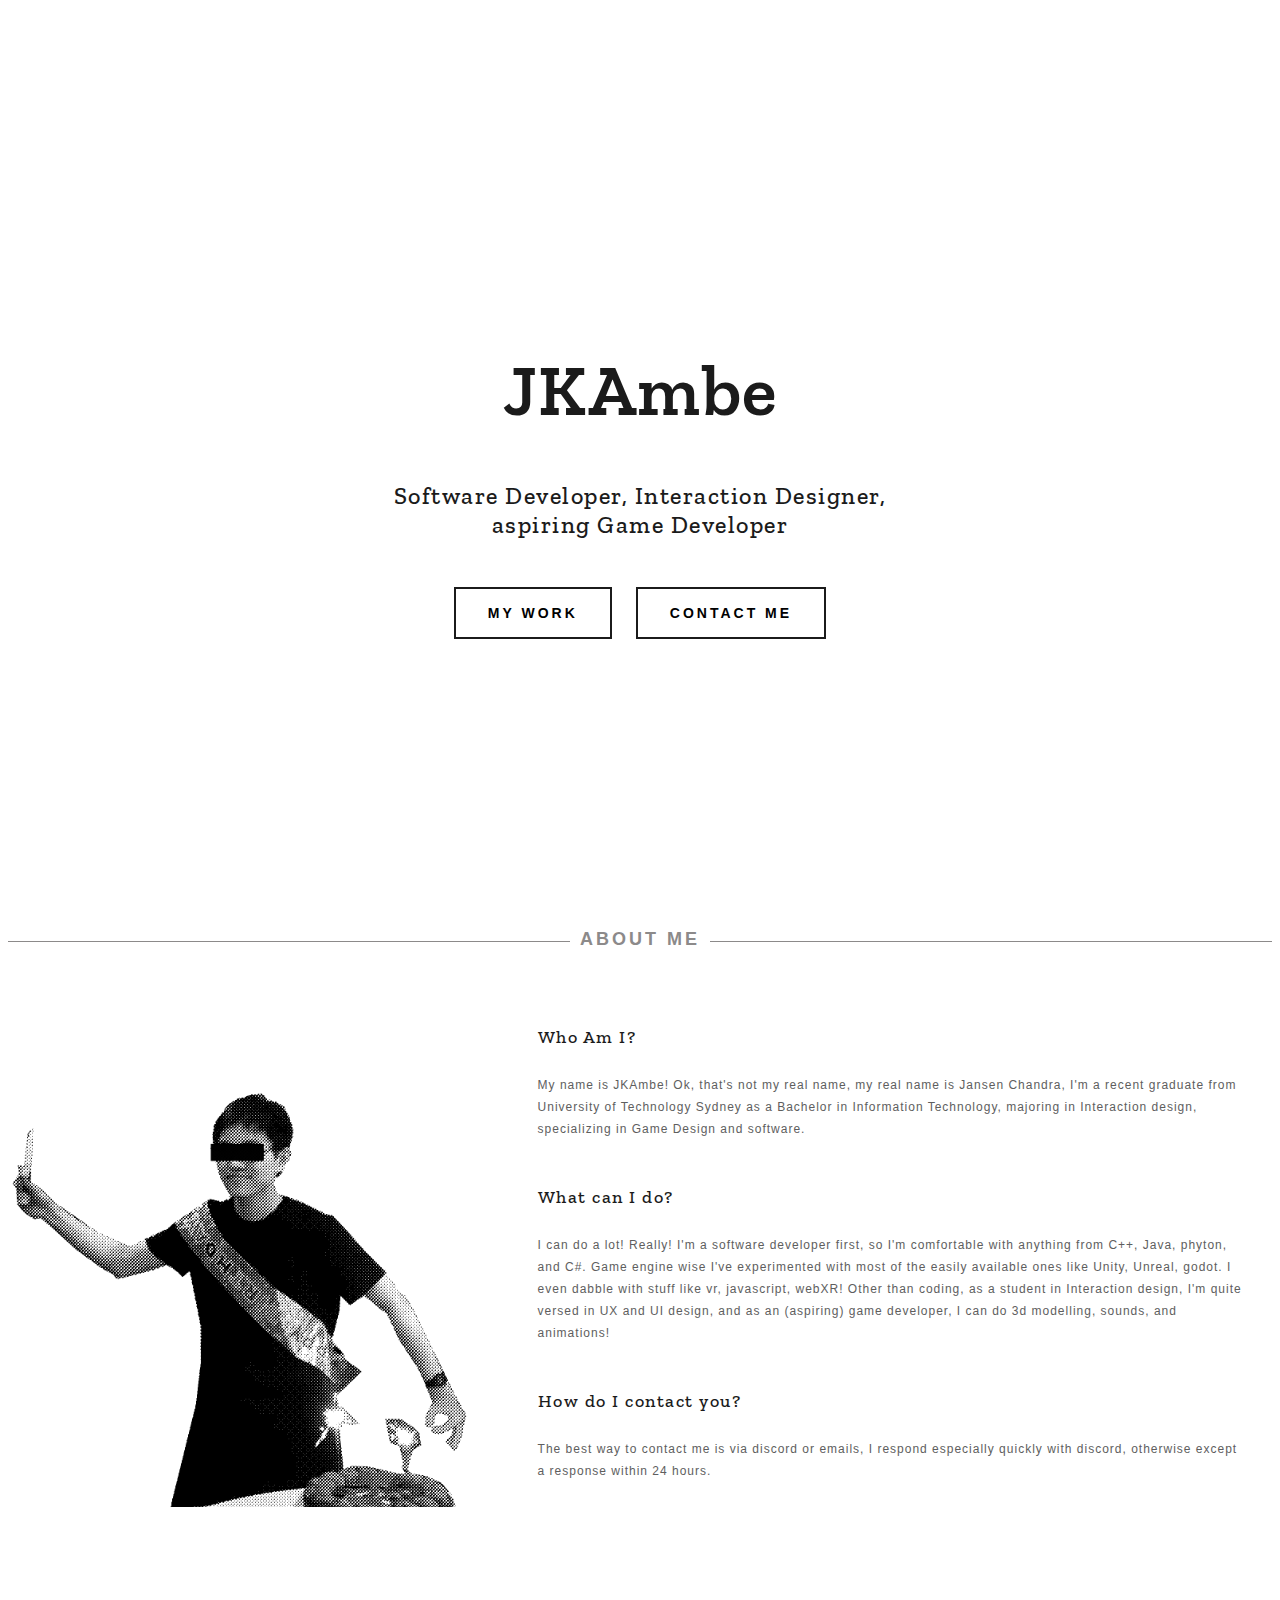
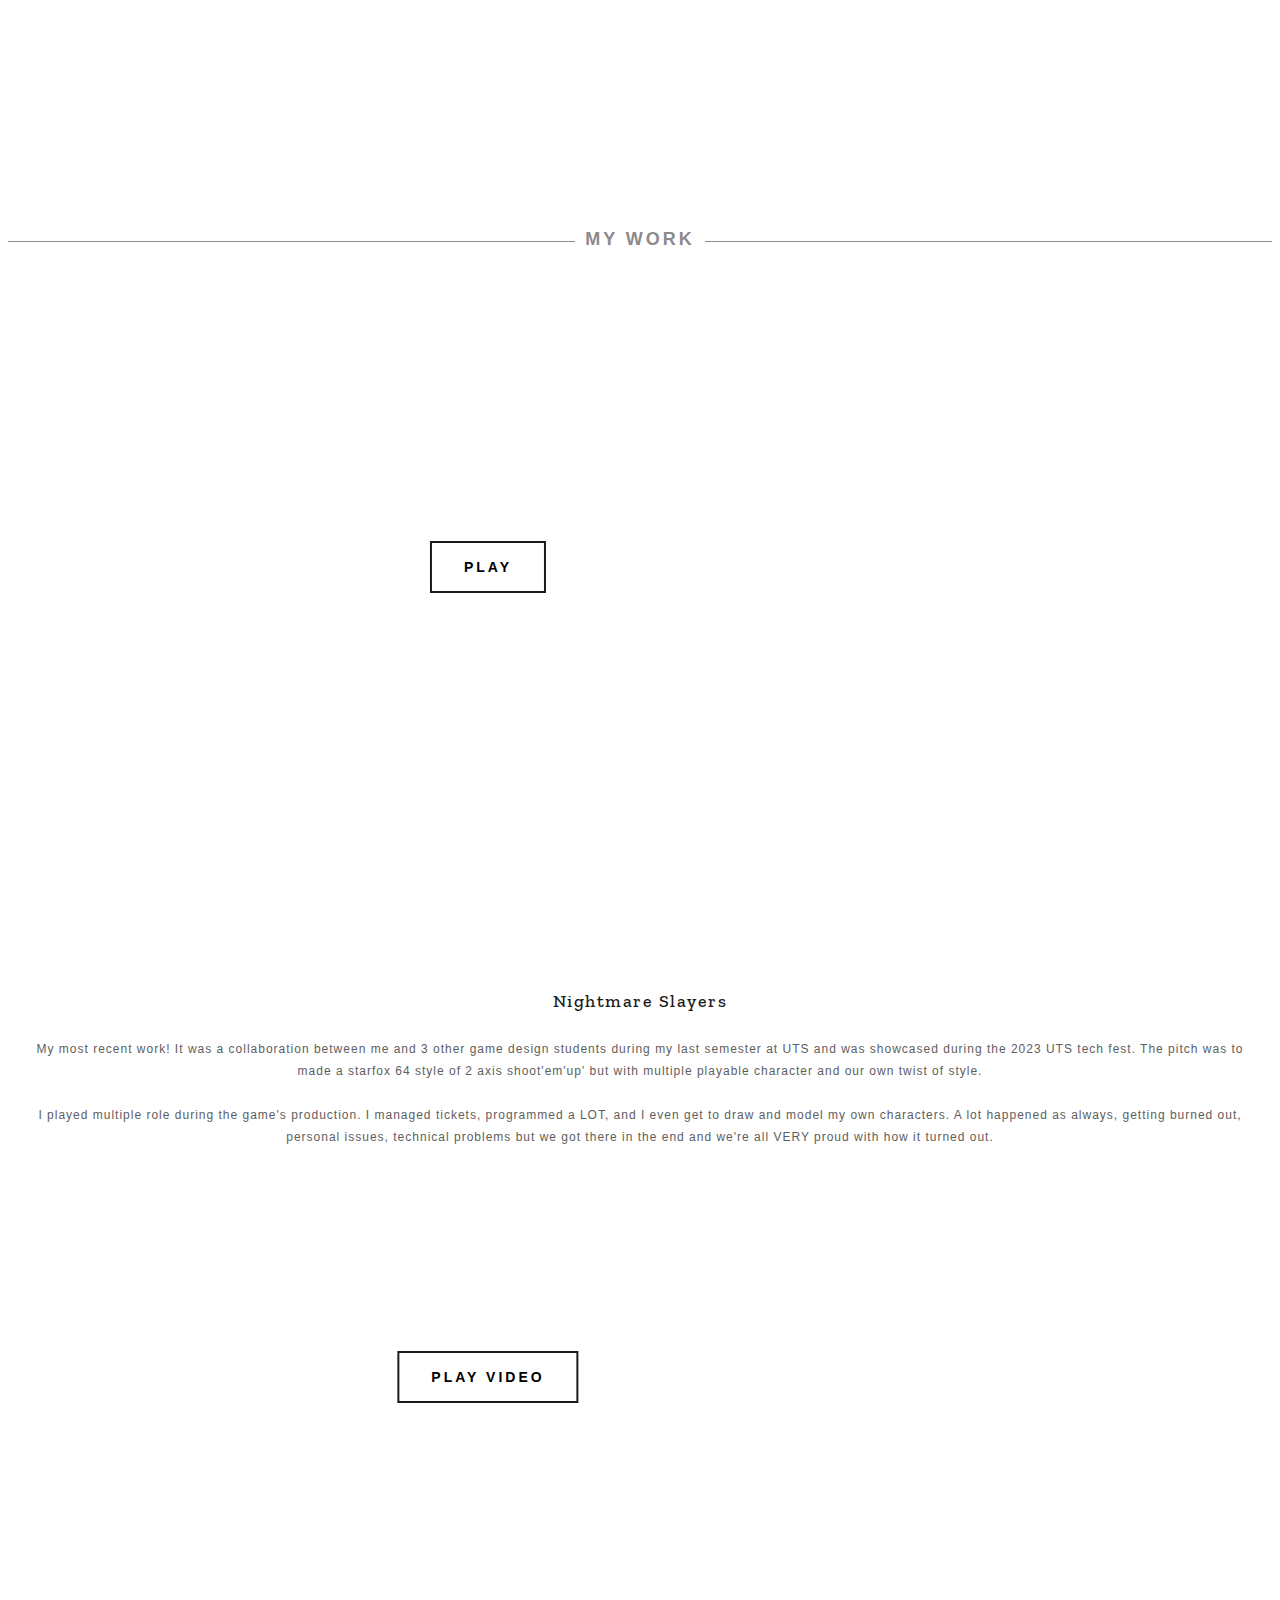
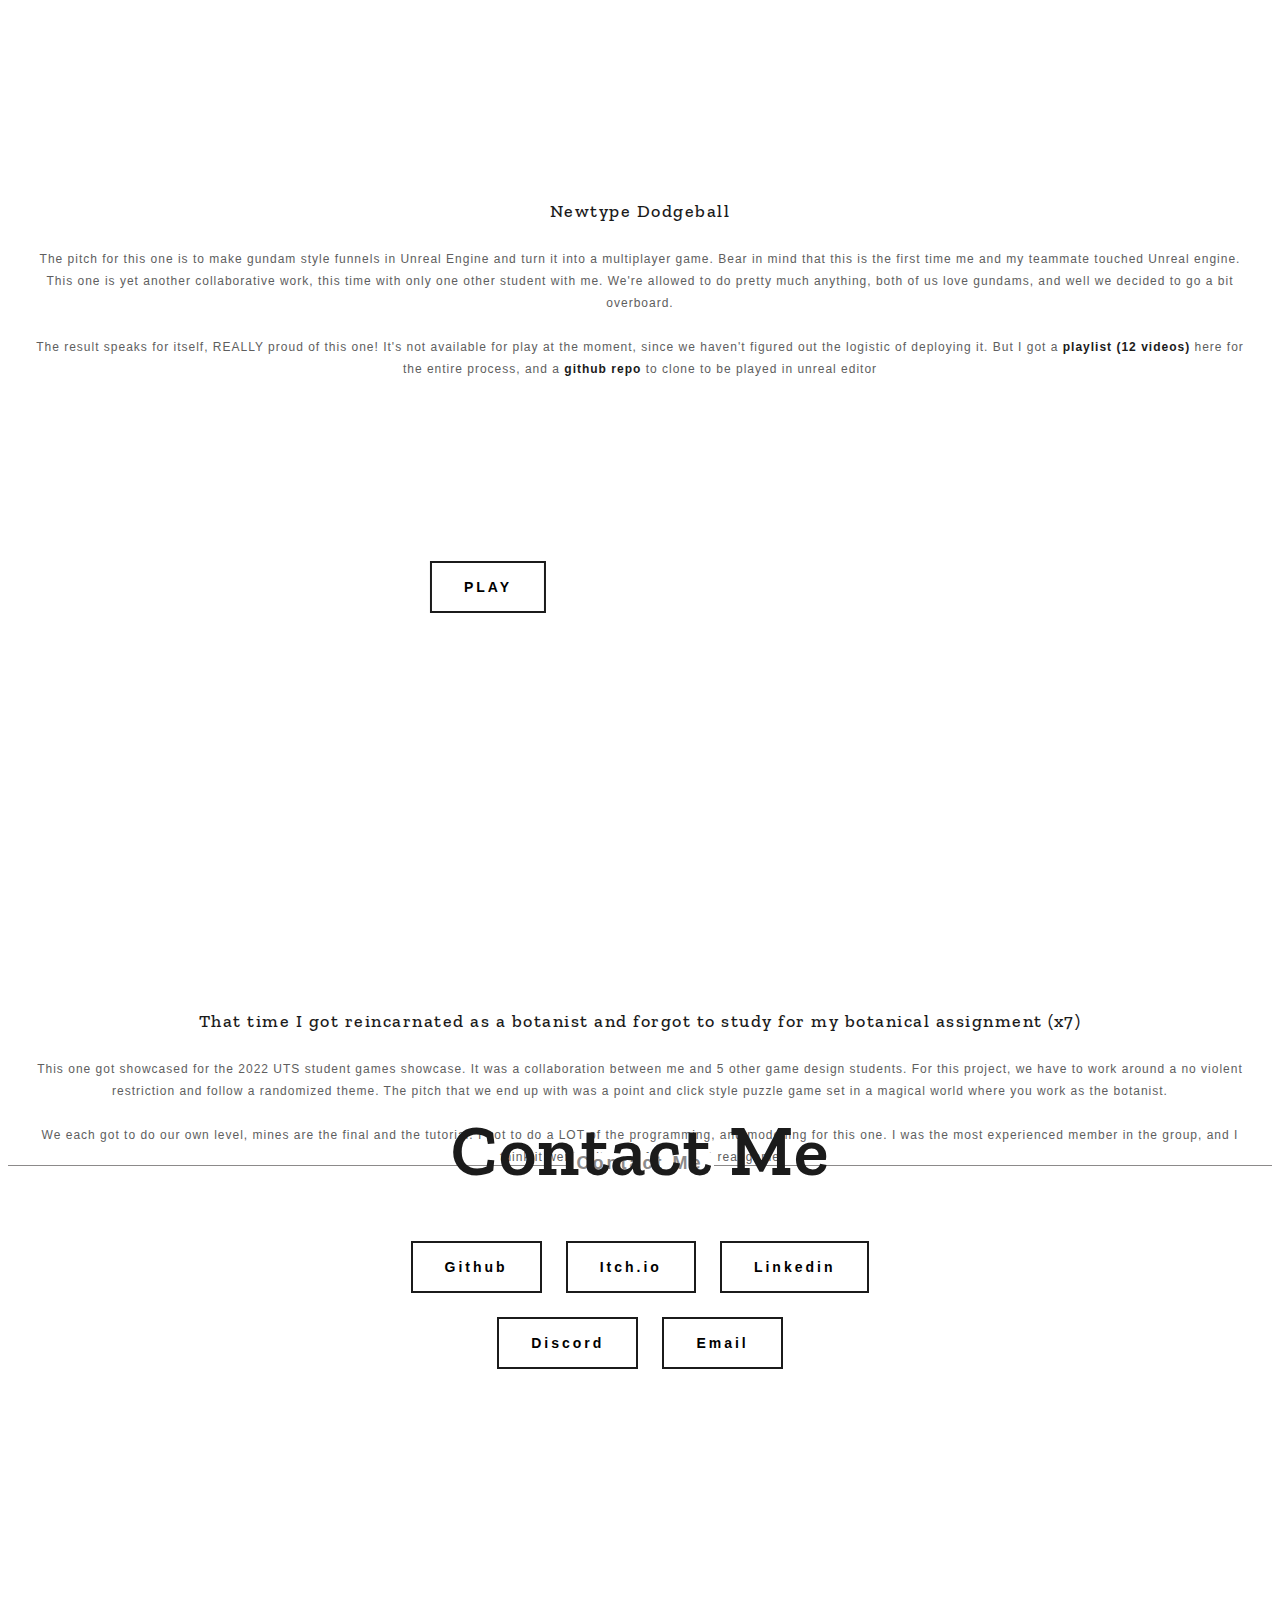
==== commit d87fc06d: "Version 1.0" ====
--- a/index.html
+++ b/index.html
@@ -13,21 +13,13 @@
     <link rel="stylesheet" href="index.css">
 </head>
 
-<body data-spy="scroll" data-target="#myScrollspy" data-offset="20">
+<body data-spy="scroll" data-target="#myScrollspy">
     <!-- Side navigation -->
 
     <nav class="sidenav" id="myScrollspy">
         <div class="block">
             <h1>JKAmbe</h1>
         </div>
-        <!-- 
-
-        <nav class="block">
-            <a href="#entry">Home</a>
-            <a href="#aboutMe">About Me</a>
-            <a href="#myWork">My Work</a>
-            <a href="#">Links and contacts</a>
-        </nav> -->
         <ul class="nav nav-pills nav-stacked block ">
             <li class="active"> <a href="#entry">Home</a></li>
             <li><a href="#aboutMe">About Me</a></li>
@@ -45,8 +37,10 @@
                     <h2>Software Developer, Interaction Designer,</h2>
                     <h2>aspiring Game Developer</h2>
                 </div>
-                <div class="group basePadding"><button type="button" class="button" onclick="document.getElementById('myWork').scrollIntoView();">MY WORK</button> <button
-                        type="button" class="button" onclick="document.getElementById('contact').scrollIntoView();">CONTACT ME</button></div>
+                <div class="group basePadding"><button type="button" class="button"
+                        onclick="document.getElementById('myWork').scrollIntoView();">MY WORK</button> <button
+                        type="button" class="button"
+                        onclick="document.getElementById('contact').scrollIntoView();">CONTACT ME</button></div>
             </div>
         </div>
         <div class="centerBox" id="aboutMe">
@@ -66,12 +60,12 @@
                     <div class="list basePadding">
                         <div class="paddingVert"> What can I do?</div>
                         <span class="list"> I can do a lot! Really! I'm a software developer first, so I'm comfortable
-                            with anything from C++, Java, phyton, and C#. I also have experience in javascript with
-                            libraries such as webXR and three.js, and many more!
+                            with anything from C++, Java, phyton, and C#. Game engine wise I've experimented with most
+                            of the easily available ones like Unity, Unreal, godot. I even dabble with stuff like vr,
+                            javascript, webXR!
                             Other than coding, as a student in Interaction design, I'm quite versed in UX and UI design,
-                            and as an (aspiring) game developer, I can also do 3d modelling, sounds, and animations!
-                            Lastly, I'm good at cooking! Like really, apparently making good soup is my most standout
-                            feature according to my flatmates, 😕.</span>
+                            and as an (aspiring) game developer, I can do 3d modelling, sounds, and animations!
+                            </span>
                     </div>
                     <div class="list basePadding">
                         <div class="paddingVert"> How do I contact you?</div>
@@ -96,34 +90,39 @@
                         </div>
                         <div class="list basePadding right">
                             <div class="paddingVert "> Nightmare Slayers</div>
-                            <span class="game desc"> Lorem ipsum dolor sit amet, consectetur adipiscing elit, sed do
-                                eiusmod tempor incididunt ut labore et dolore magna aliqua. Ut enim ad minim veniam,
-                                quis nostrud exercitation ullamco laboris nisi ut aliquip ex ea commodo consequat. Duis
-                                aute irure dolor in reprehenderit in voluptate velit esse cillum dolore eu fugiat nulla
-                                pariatur. Excepteur sint occaecat cupidatat non proident, sunt in culpa qui officia
-                                deserunt mollit anim id est laborum</span>
+                            <span class="game desc"> My most recent work! 
+                                It was a collaboration between me and 3 other game design students during my last semester at UTS and was showcased during the 2023 UTS tech fest.
+                                The pitch was to made a starfox 64 style of 2 axis shoot'em'up' but with multiple playable character and our own twist of style.
+                                <br><br>
+                                I played multiple role during the game's production. I managed tickets, programmed a LOT, and I even get to draw and model my own characters.
+                                A lot happened as always, getting burned out, personal issues, technical problems but we got there in the end and we're all VERY proud with how it turned out.
+                            </span>
                         </div>
                     </div>
 
                     <div class="game" id="NewType Dodgeball">
-                        <div class="itchioEmbed left">
-                            <a href="https://www.youtube.com/embed/videoseries?list=PLBuknCng-yvTXMmVVJzmeAVrfDJW6rLXI" target="dodgeball"><button
-                                type="button" class="button bt2" onclick="style.display = 'none'">PLAY</button></a>
-                            <iframe width="960" height="660" name="dodgeball"
-                                src="about:blank"
+                        <div class="itchioEmbed left"><a href="https://www.youtube.com/embed/videoseries?list=PLBuknCng-yvTXMmVVJzmeAVrfDJW6rLXI"
+                            target="dodgeball">
+                           <button type="button" class="button bt2"
+                                    onclick="style.display = 'none'">PLAY VIDEO</button></a>
+                            <iframe width="960" height="660" name="dodgeball" src="about:blank"
                                 title="YouTube video player" frameborder="0"
                                 allow="accelerometer; autoplay; clipboard-write; encrypted-media; gyroscope; picture-in-picture; web-share"
                                 allowfullscreen></iframe>
                         </div>
                         <div class="list basePadding left">
                             <div class="paddingVert ">Newtype Dodgeball</div>
-                            <span class="game desc"> Lorem ipsum dolor sit amet, consectetur adipiscing elit, sed do
-                                eiusmod tempor incididunt ut labore et dolore magna aliqua. Ut enim ad minim veniam,
-                                quis nostrud exercitation ullamco laboris nisi ut aliquip ex ea commodo consequat. Duis
-                                aute irure dolor in reprehenderit in voluptate velit esse cillum dolore eu fugiat nulla
-                                pariatur. Excepteur sint occaecat cupidatat non proident, sunt in culpa qui officia
-                                deserunt mollit anim id est laborum. It's not available for play at the moment, but you
-                                can check out the playlist to the side to see how I achieve it (12 videos)
+                            <span class="game desc">
+                                The pitch for this one is to make gundam style funnels in Unreal Engine and turn it into a multiplayer game.
+                                Bear in mind that this is the first time me and my teammate touched Unreal engine. This one is yet another collaborative work, this time with only one other student with me.
+                                We're allowed to do pretty much anything, both of us love gundams, and well we decided to go a bit overboard.
+                                <br><br>
+                                The result speaks for itself, REALLY proud of this one!
+                                It's not available for play at the moment, since we haven't figured out the logistic of deploying it. But I got a  <a href="https://www.youtube.com/embed/videoseries?list=PLBuknCng-yvTXMmVVJzmeAVrfDJW6rLXI"
+                                target="dodgeball"><b>playlist (12 videos)</b></a> here for the entire process, and a
+                                <a href="https://github.com/JKAmbe/FunnelAssessment" target="_blank"><b>github repo</b></a> to clone to be played in unreal editor
+                                
+                                </span>
                         </div>
                     </div>
 
@@ -140,31 +139,39 @@
                         <div class="list basePadding left">
                             <div class="paddingVert ">That time I got reincarnated as a botanist and forgot to study for
                                 my botanical assignment (x7)</div>
-                            <span class="game desc"> Lorem ipsum dolor sit amet, consectetur adipiscing elit, sed do
-                                eiusmod tempor incididunt ut labore et dolore magna aliqua. Ut enim ad minim veniam,
-                                quis nostrud exercitation ullamco laboris nisi ut aliquip ex ea commodo consequat. Duis
-                                aute irure dolor in reprehenderit in voluptate velit esse cillum dolore eu fugiat nulla
-                                pariatur. Excepteur sint occaecat cupidatat non proident, sunt in culpa qui officia
-                                deserunt mollit anim id est laborum</span>
+                            <span class="game desc"> This one got showcased for the 2022 UTS student games showcase. It was a collaboration between me and 5 other game design students.
+                                For this project, we have to work around a no violent restriction and follow a randomized theme.
+                                The pitch that we end up with was a point and click style puzzle game set in a magical world where you work as the botanist. 
+
+                                <br><br>
+                                We each got to do our own level, mines are the final and the tutorial. I got to do a LOT of the programming, and modelling for this one.
+                                I was the most  experienced member in the group, and I think it went quite well for my first real game
+
+                            </span>
                         </div>
                     </div>
-
+                    <h3><span>Contact Me</span></h3>
                 </div>
 
             </div>
         </div>
         <div class="centerBox" id="contact">
             <div class="section" style="top: 35%;">
+                
                 <h1 class="basePadding">Contact Me</h1>
                 <div class="group basePadding">
-                    <button type="button" class="button" onclick="window.open('https://github.com/JKAmbe', '_blank');">Github</button>
-                    <button type="button" class="button" onclick="window.open('https://jkambe.itch.io/', '_blank');">Itch.io</button>
-                    <button type="button" class="button" onclick="window.open('https://www.linkedin.com/in/jansen-chandra-8283001bb/', '_blank');">Linkedin</button>
+                    <button type="button" class="button"
+                        onclick="window.open('https://github.com/JKAmbe', '_blank');">Github</button>
+                    <button type="button" class="button"
+                        onclick="window.open('https://jkambe.itch.io/', '_blank');">Itch.io</button>
+                    <button type="button" class="button"
+                        onclick="window.open('https://www.linkedin.com/in/jansen-chandra-8283001bb/', '_blank');">Linkedin</button>
                 </div>
                 <div class="group ">
                     <button type="button" class="button" onclick="copy('Just_Ambe#8550')">Discord</button>
-                    <button type="button" class="button" onclick="window.open('mailto: jansen192002@gmail.com'); copy('jansen192002@gmail.com')">Email</button>
-                    
+                    <button type="button" class="button"
+                        onclick="window.open('mailto: jansen192002@gmail.com'); copy('jansen192002@gmail.com')">Email</button>
+
                 </div>
 
             </div>
--- a/index.css
+++ b/index.css
@@ -44,7 +44,9 @@
 }
 
 .nav>li>a {
-  padding: 0px;
+  padding: 0 10px;
+  width: fit-content;
+  
 }
 
 h1 {
@@ -165,7 +167,20 @@
 
 /* On smaller screens, where height is less than 450px, change the style of the sidebar (less padding and a smaller font size) */
 
-
+.bt2 {
+  position: absolute;
+  left: 50%;
+  top: 40%;
+  transform: translate(-50%, -50%);
+}
+
+.game .list {
+  width: 480px;
+}
+
+ul {
+  list-style-type: none;
+}
 
 h3 {
   width: 100%;
@@ -225,11 +240,18 @@
 }
 
 #myWork {
-  height: 220vh;
-}
-
-ul {
-  list-style-type: none;
+  height: 240vh;
+}
+
+a{
+  text-decoration: none;
+  color: rgb(27, 27, 27);
+  transition-duration: 250ms;
+}
+
+a:hover{
+  color: white;
+  background-color: rgb(27, 27, 27);
 }
 
 
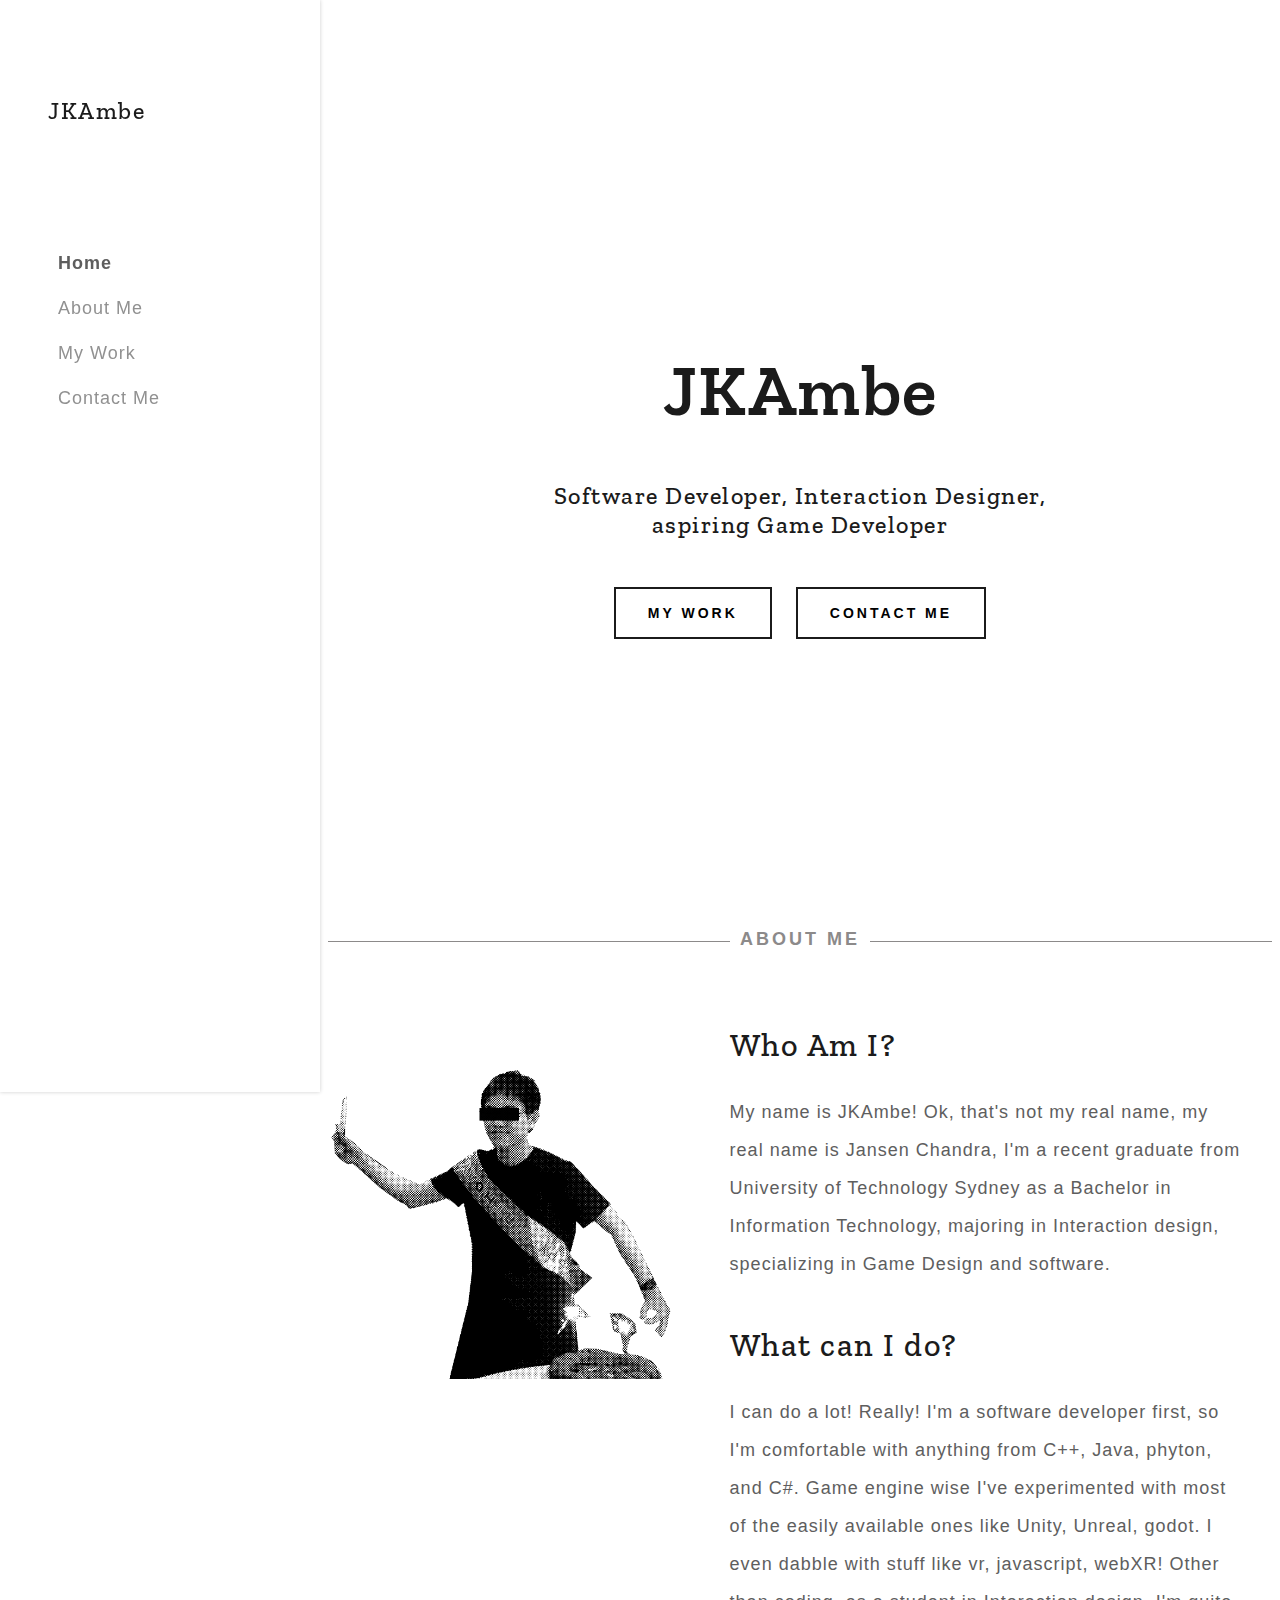
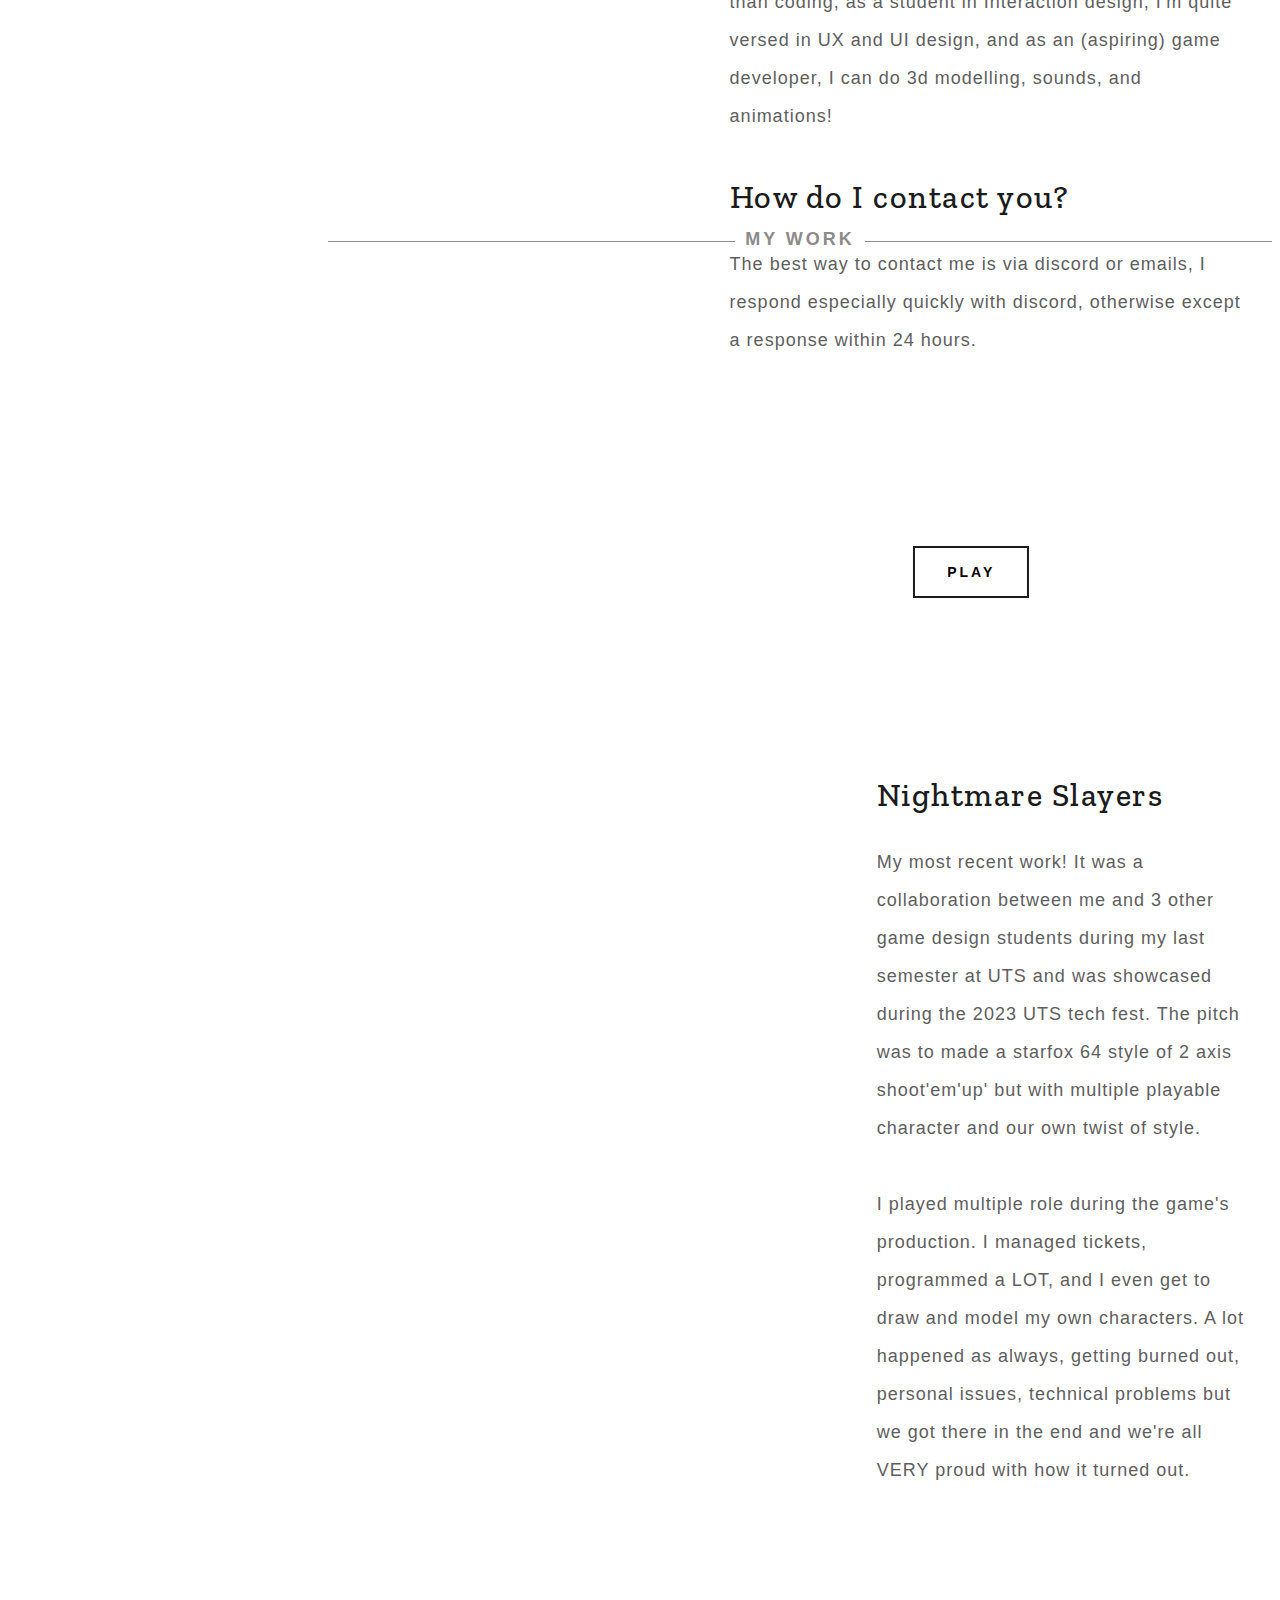
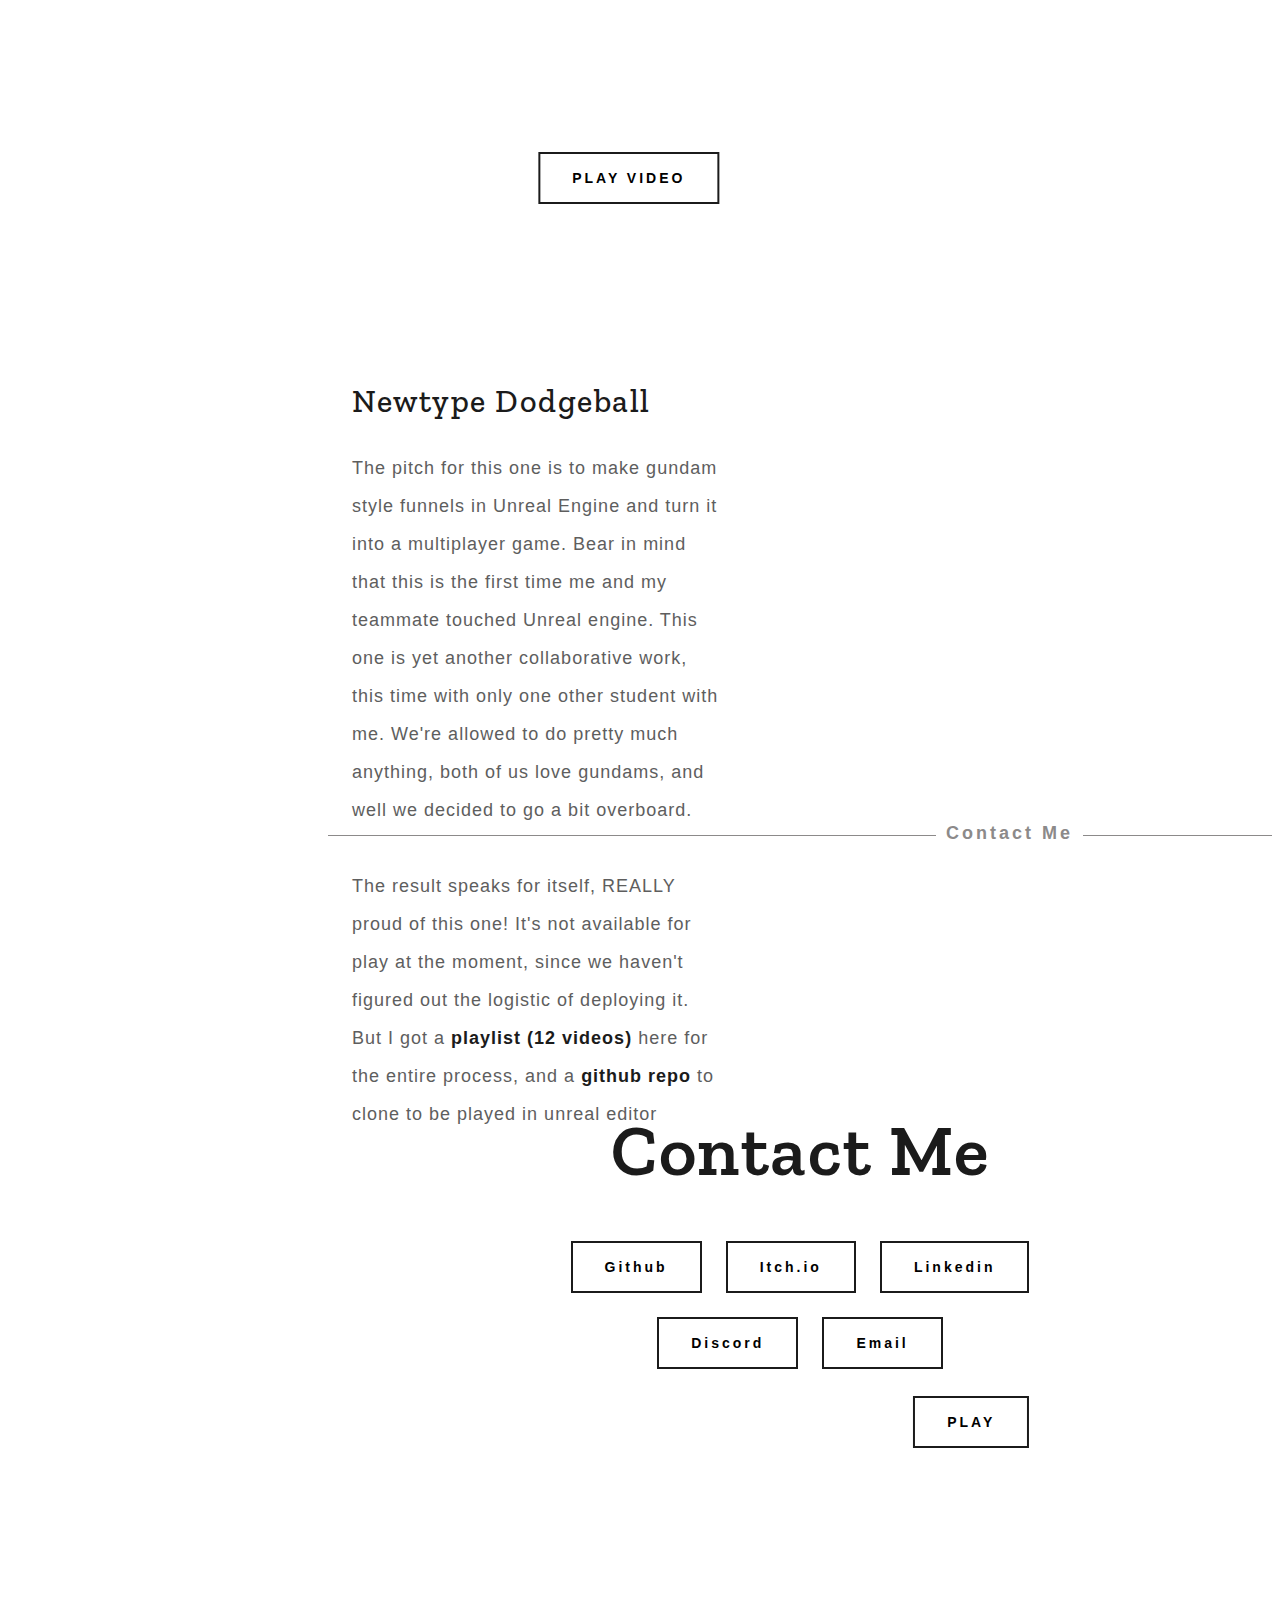
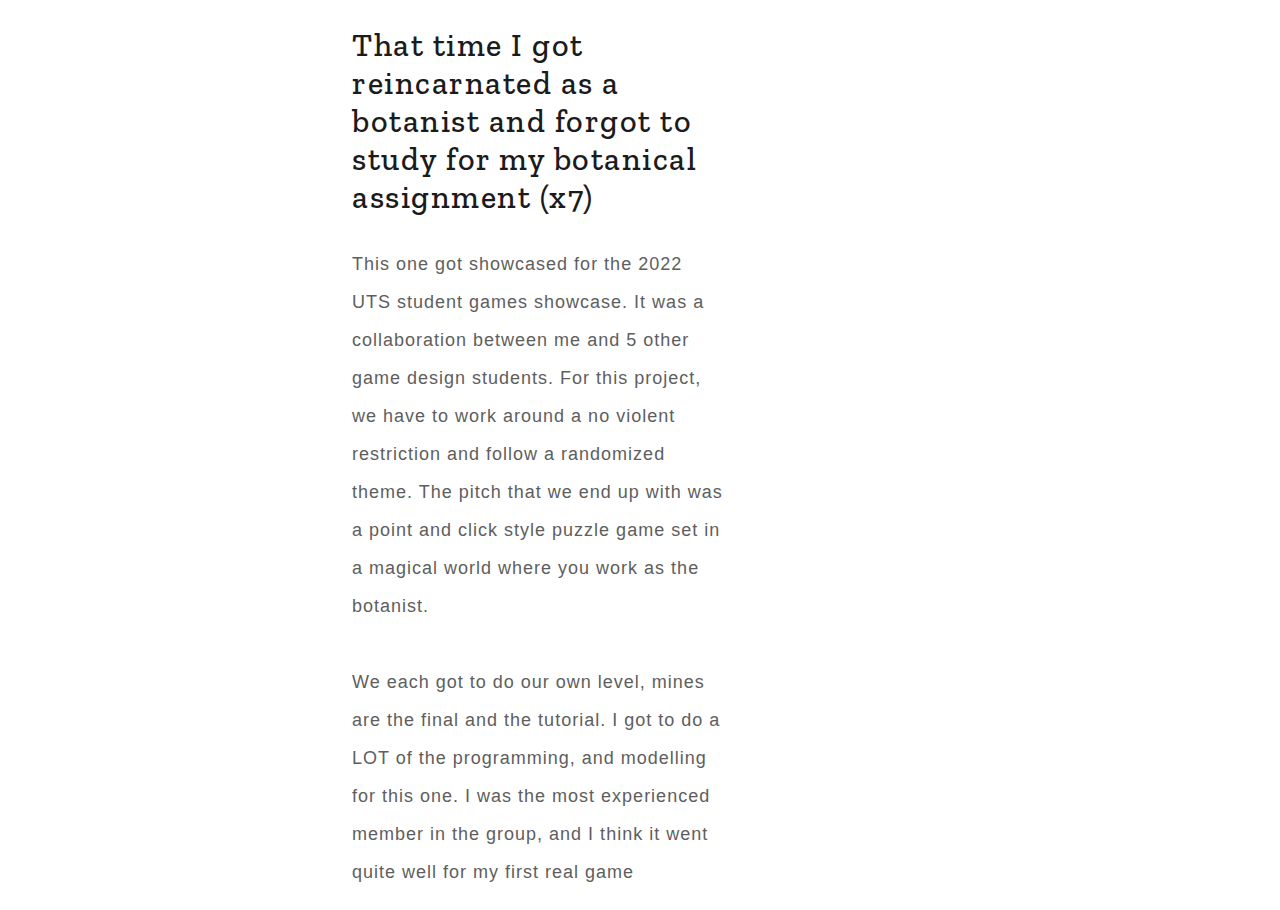
==== commit cc9114cf: "HOW TO CENTER A DIV AAAAAAAAAAAA" ====
--- a/index.html
+++ b/index.html
@@ -46,10 +46,10 @@
         <div class="centerBox" id="aboutMe">
             <div class="section">
                 <h3><span>ABOUT ME</span></h3>
-                <div style="width: 40%; float:left">
+                <div  class="left">
                     <img src="The default pic.png" alt="In the Flesh Mozaiced">
                 </div>
-                <div style="width: 60%; float:right">
+                <div  class="right">
                     <div class="list basePadding">
                         <div class="paddingVert"> Who Am I?</div>
                         <span class="list"> My name is JKAmbe! Ok, that's not my real name, my real name is Jansen
@@ -83,8 +83,7 @@
                         <div class="itchioEmbed right">
                             <a href="https://itch.io/embed-upload/8099292?color=36003c" target="night"><button
                                     type="button" onclick="style.display = 'none'" class="button bt2">PLAY</button></a>
-                            <iframe name="night" frameborder="0" src="about:blank" allowfullscreen="" width="960"
-                                height="660"><a href="https://jkambe.itch.io/nightmare-slayers">Play Nightmare Slayers
+                            <iframe name="night" frameborder="0" src="about:blank" allowfullscreen="" ><a href="https://jkambe.itch.io/nightmare-slayers">Play Nightmare Slayers
                                     on
                                     itch.io</a></iframe>
                         </div>
@@ -105,7 +104,7 @@
                             target="dodgeball">
                            <button type="button" class="button bt2"
                                     onclick="style.display = 'none'">PLAY VIDEO</button></a>
-                            <iframe width="960" height="660" name="dodgeball" src="about:blank"
+                            <iframe name="dodgeball" src="about:blank"
                                 title="YouTube video player" frameborder="0"
                                 allow="accelerometer; autoplay; clipboard-write; encrypted-media; gyroscope; picture-in-picture; web-share"
                                 allowfullscreen></iframe>
@@ -130,8 +129,7 @@
                         <div class="itchioEmbed right">
                             <a href="https://itch.io/embed-upload/5798365?color=1e1e1e" target="botany"><button
                                     type="button" class="button bt2" onclick="style.display = 'none'">PLAY</button></a>
-                            <iframe frameborder="0" src="about:blank" name="botany" allowfullscreen="" width="960"
-                                height="660"><a
+                            <iframe frameborder="0" src="about:blank" name="botany" allowfullscreen="" ><a
                                     href="https://jkambe.itch.io/that-time-i-forgot-to-study-for-my-agricultural-assignment-7-times">Play
                                     That time I got reincarnated as a botanist and forgot to study for my botanical
                                     assignment (x7) on itch.io</a></iframe>
--- a/index.css
+++ b/index.css
@@ -210,7 +210,8 @@
 
 .itchioEmbed {
   position: relative;
-  width: 960px;
+  height: 50vh;
+  width: 47vw;
 }
 
 .right {
@@ -225,12 +226,12 @@
 .bt2 {
   position: absolute;
   left: 50%;
-  top: 40%;
+  top: 60%;
   transform: translate(-50%, -50%);
 }
 
 .game .list {
-  width: 480px;
+  width: 29vw;
 }
 
 .active>a {
@@ -254,23 +255,36 @@
   background-color: rgb(27, 27, 27);
 }
 
-
-@media screen and (max-width: 1720px) {
+#aboutMe .left{
+  width: 40%
+}
+
+#aboutMe .right{
+  width: 60%
+}
+
+iframe {
+  height: 70vh;
+  width: 47vw;
+}
+
+@media screen and (max-width: 600px) {
   .sidenav {
-    padding-top: 15px;
+    padding-top: 88%;
     width: 0px;
   }
 
   .sidenav a {
-    font-size: 18px;
+    font-size: 105%;
   }
 
   .list {
-    font-size: 18px;
+    font-size: 105%;
+    text-align: center;
   }
 
   .list span {
-    font-size: 12px;
+    font-size: 70%;
   }
 
   .main {
@@ -296,4 +310,27 @@
   .game {
     height: 90vh;
   }
+  iframe {
+    height: 50vh;
+    width: 100vw;
+  }
+
+  .itchioEmbed {
+    position: relative;
+    height: 50vh;
+    width: 100vw;
+  }
+  #myWork {
+    height: 300vh;
+  }
+
+  #aboutMe .left{
+    margin-left: auto;
+    margin-right: auto;
+    width: 40%;
+  }
+  
+  #aboutMe .right{
+    width: 100%
+  }
 }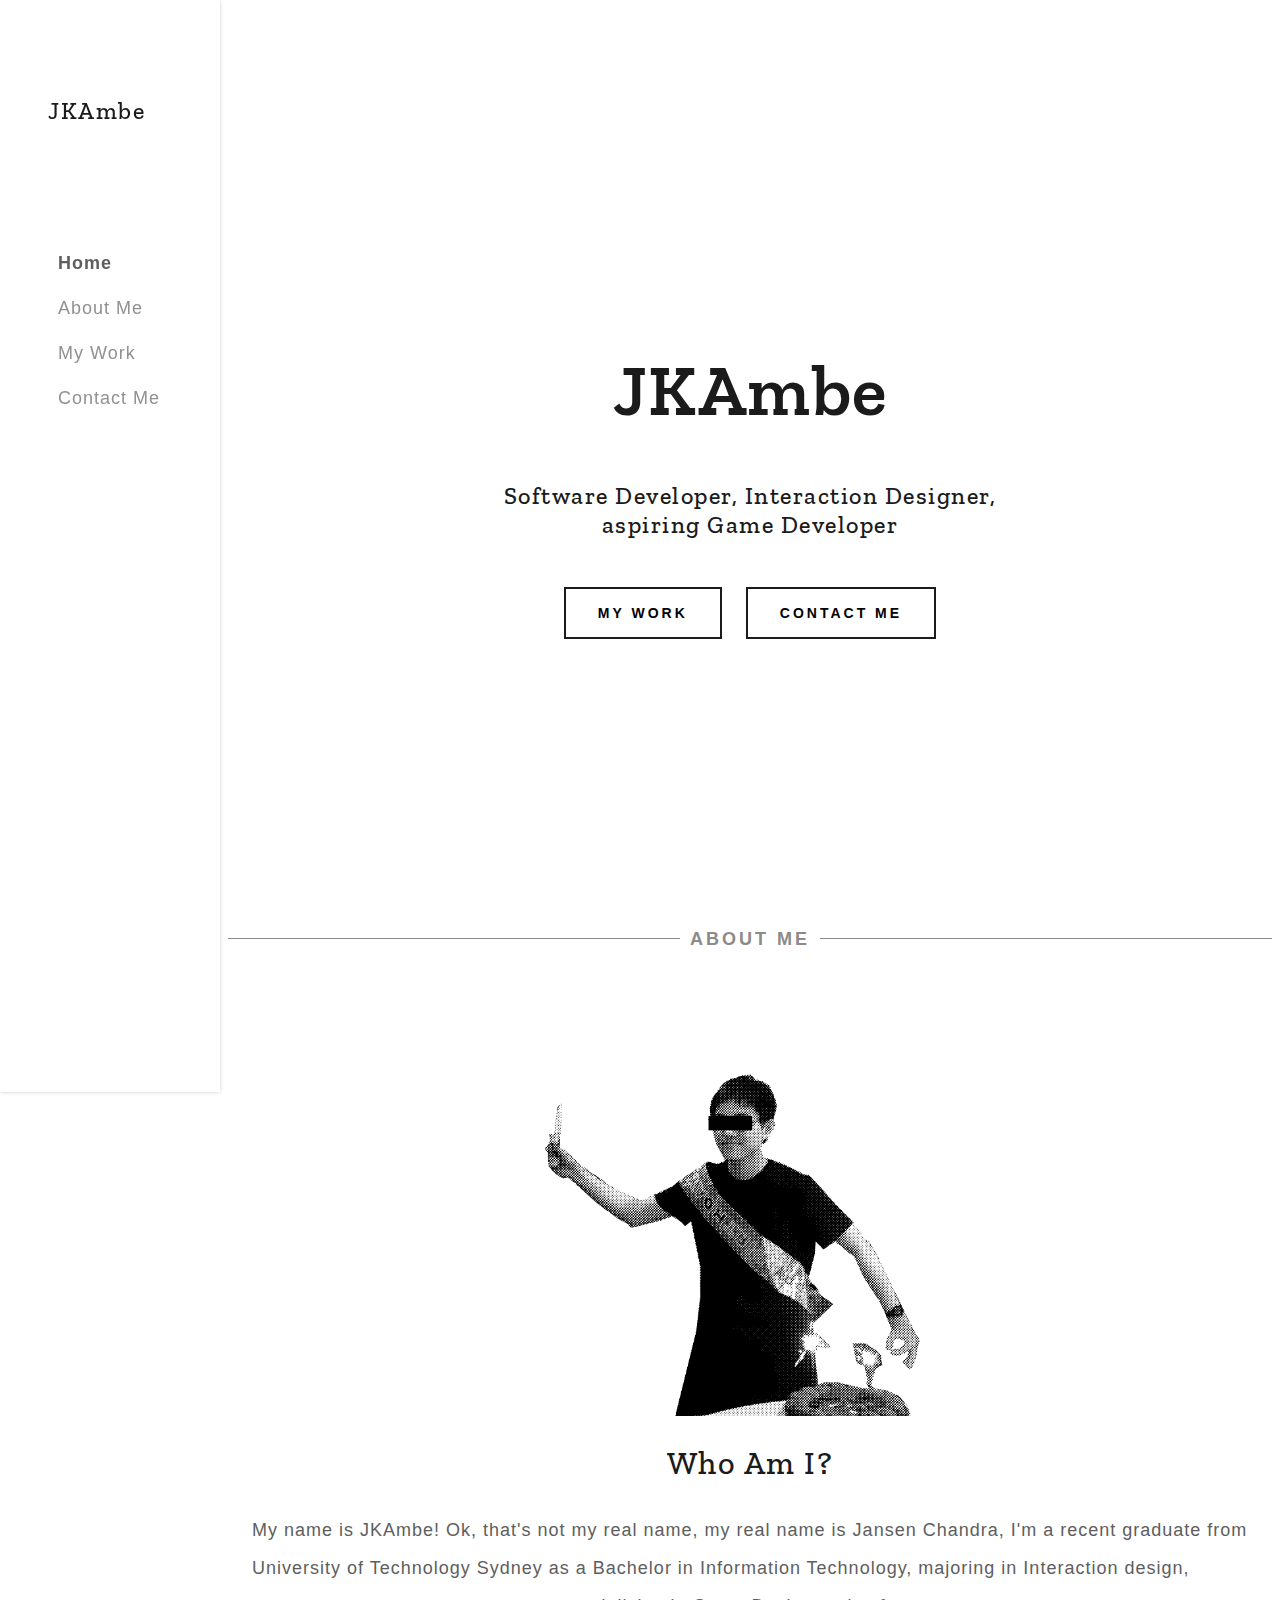
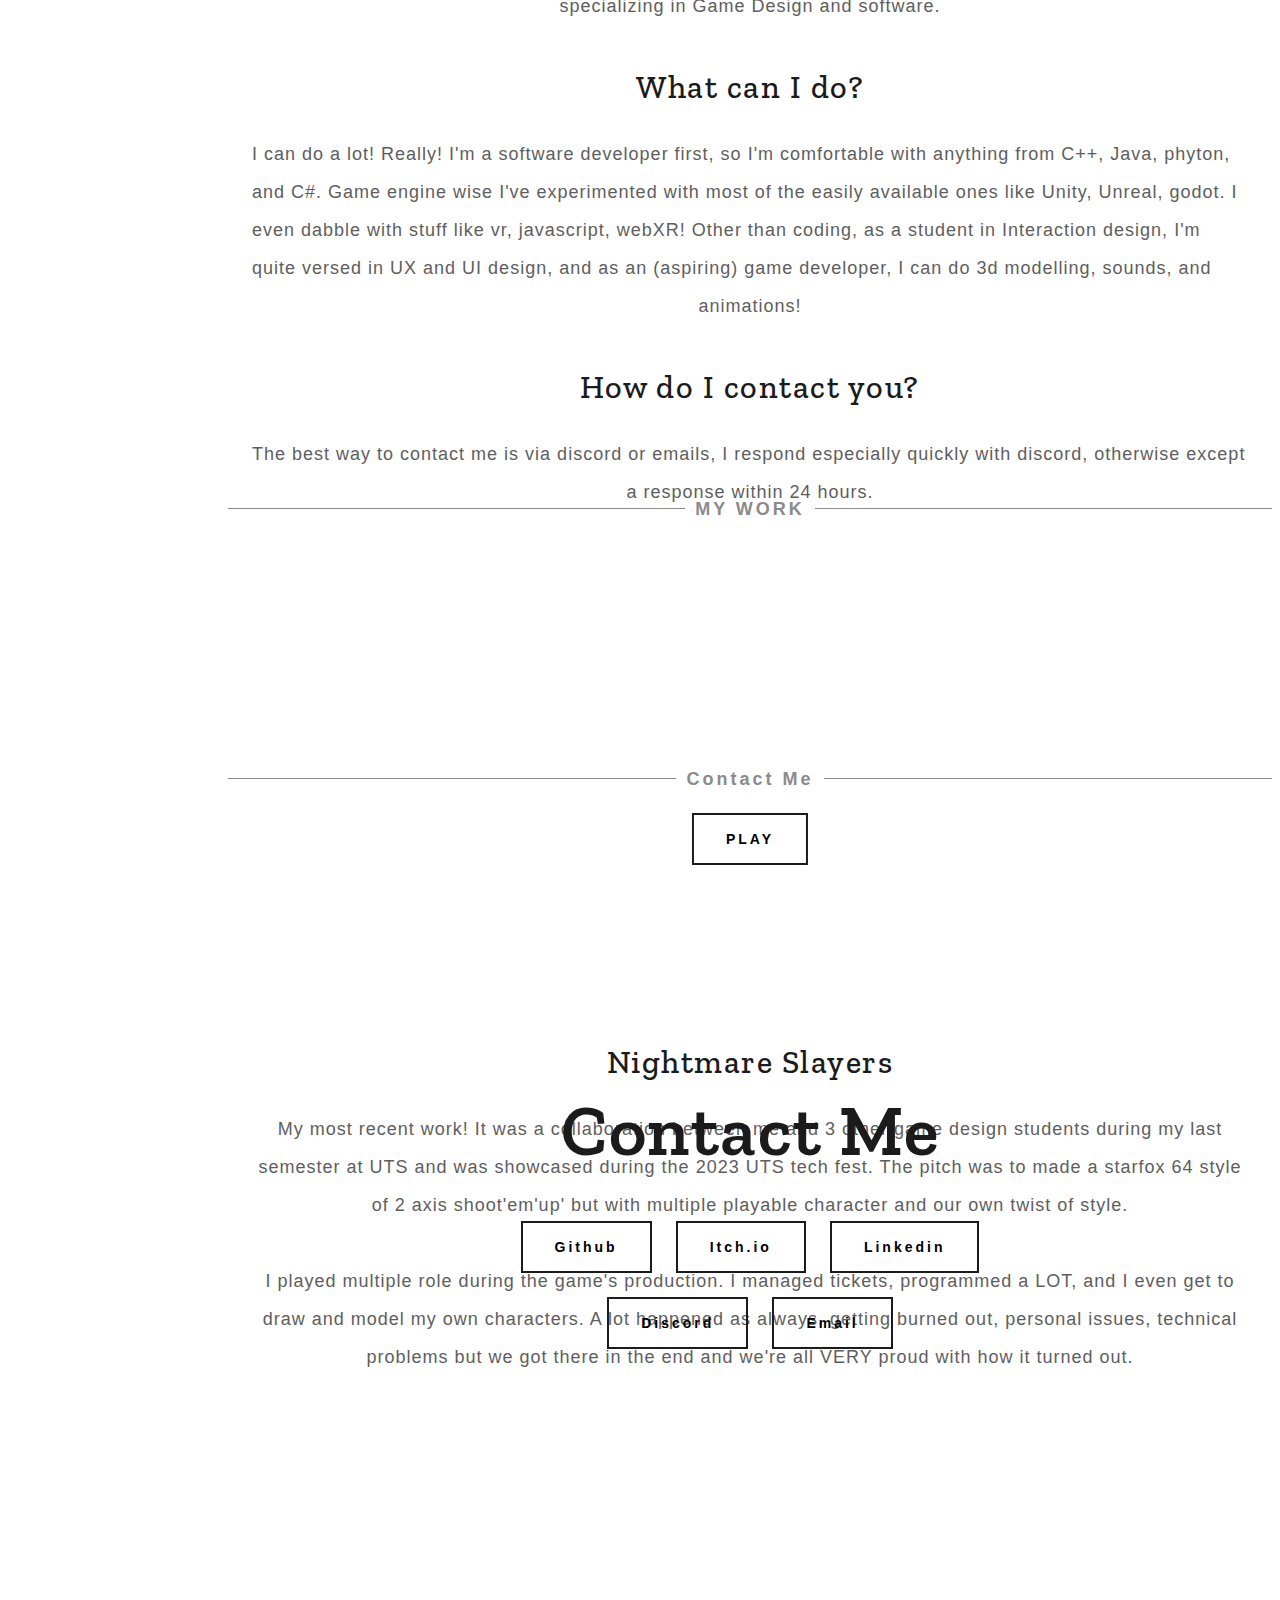
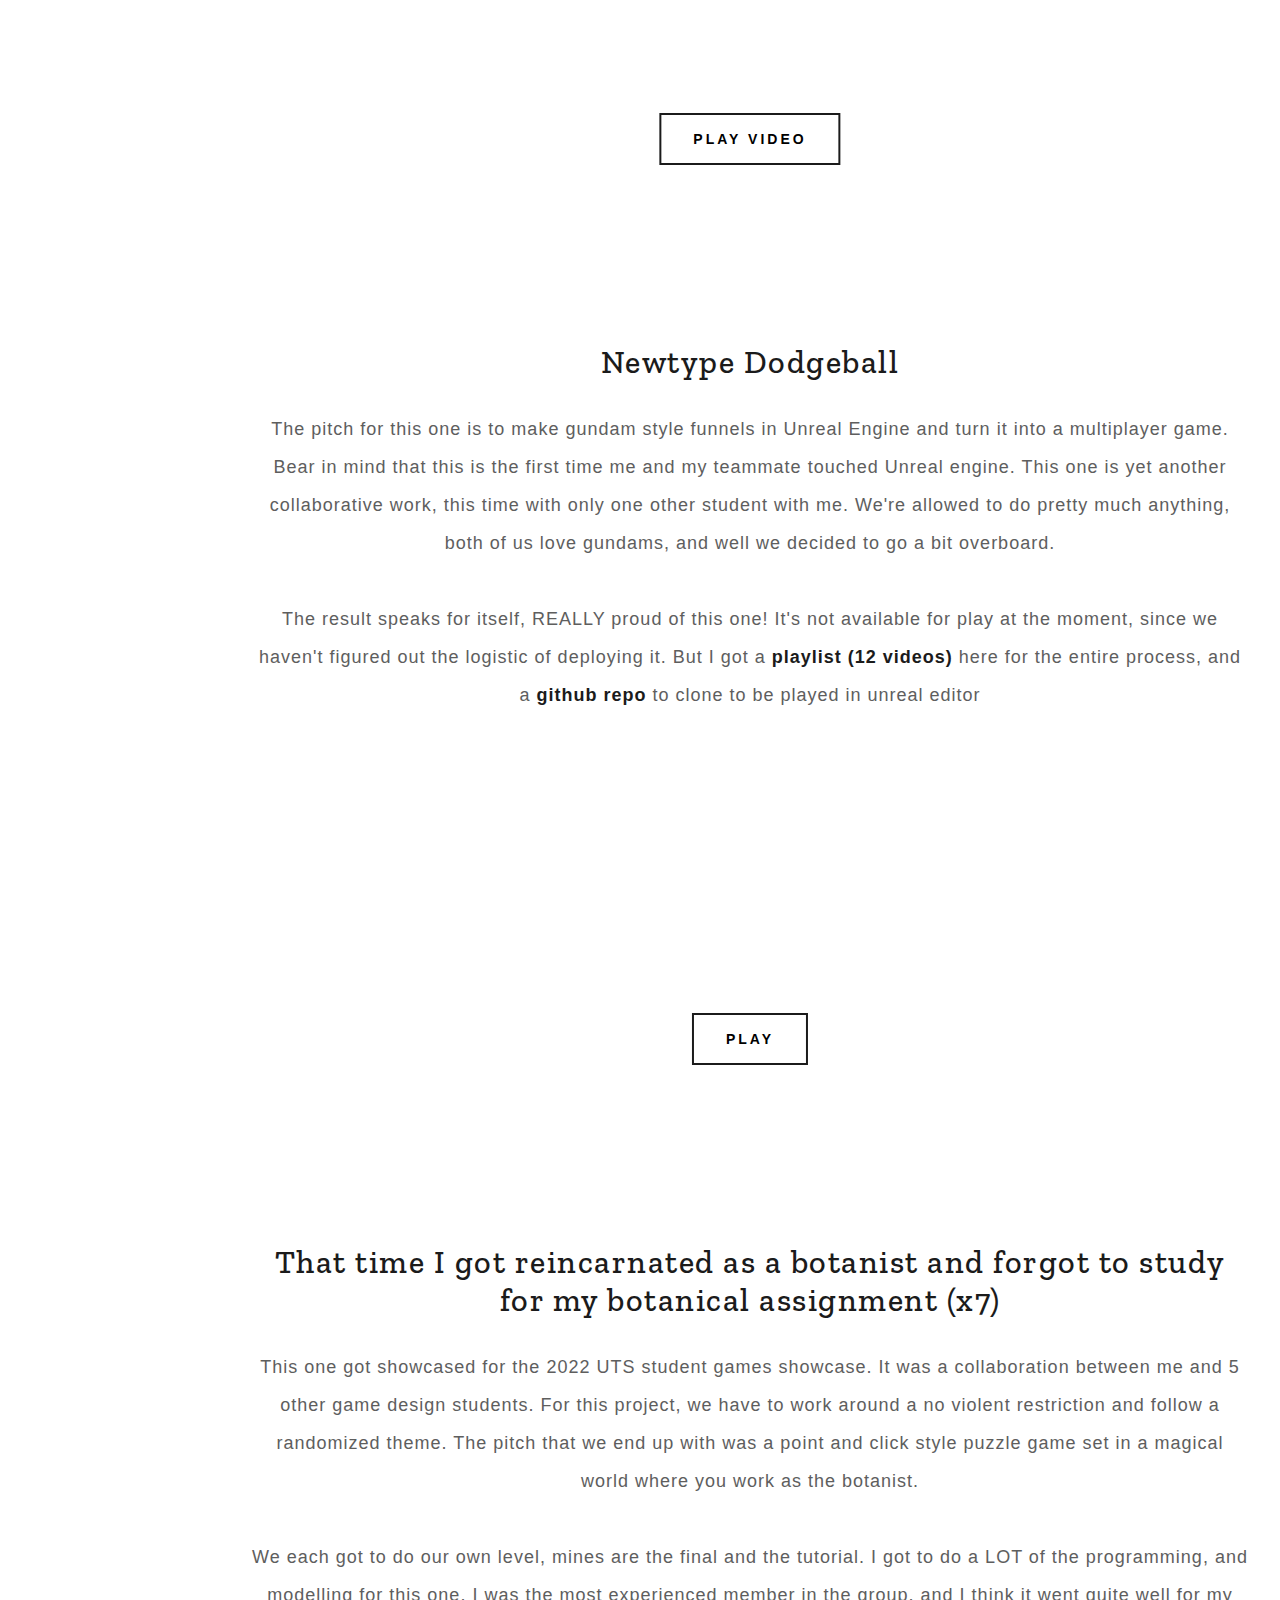
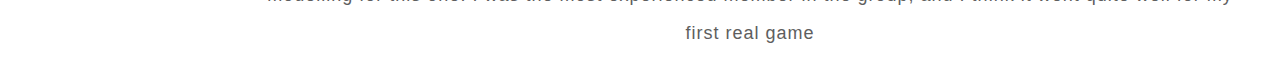
==== commit 7113ad53: "Overlap fixed" ====
--- a/index.html
+++ b/index.html
@@ -148,12 +148,13 @@
                             </span>
                         </div>
                     </div>
-                    <h3><span>Contact Me</span></h3>
+                    
                 </div>
-
+                
             </div>
         </div>
         <div class="centerBox" id="contact">
+            <h3><span>Contact Me</span></h3>
             <div class="section" style="top: 35%;">
                 
                 <h1 class="basePadding">Contact Me</h1>
--- a/index.css
+++ b/index.css
@@ -186,7 +186,7 @@
   width: 100%;
   text-align: center;
   border-bottom: 1px solid rgb(140, 138, 138);
-  ;
+  height : 0px;
   line-height: 0.1em;
   margin: 30px 0 60px;
 }
@@ -267,24 +267,81 @@
   height: 70vh;
   width: 47vw;
 }
-
-@media screen and (max-width: 600px) {
+@media screen and (max-width: 1500px) {
+
+  #aboutMe{
+    height: 130vh;
+  }
+
+  .right {
+    float: none;
+    text-align-last: center;
+    text-align: center;
+  }
+
+  .left {
+    float: none;
+    text-align-last: center;
+    text-align: center;
+  }
+
+  .game .list {
+    width: fit-content;
+  }
+
+  .game {
+    height: 100vh;
+  }
+  iframe {
+    height: 50vh;
+    width: 60vw;
+  }
+
+  .itchioEmbed {
+    position: relative;
+    height: 50vh;
+    width: 60vw;
+    margin-left: auto;
+    margin-right: auto;
+  }
+  #myWork {
+    height: 30vh;
+  }
+
+  #aboutMe .left{
+    margin-left: auto;
+    margin-right: auto;
+    width: 40%;
+  }
+  
+  #aboutMe .right{
+    width: 100%
+  }
+  .main {
+    padding-left: 220px;
+  }
+  .sidenav {
+    width: 220px;
+  }
+}
+@media screen and (max-width: 1000px) {
+
   .sidenav {
     padding-top: 88%;
     width: 0px;
   }
 
   .sidenav a {
-    font-size: 105%;
+    font-size: 18px;
   }
 
   .list {
-    font-size: 105%;
+    font-size: 18px;
     text-align: center;
   }
 
   .list span {
-    font-size: 70%;
+    font-size: 12px;
   }
 
   .main {
@@ -321,7 +378,7 @@
     width: 100vw;
   }
   #myWork {
-    height: 300vh;
+    height: 280vh;
   }
 
   #aboutMe .left{
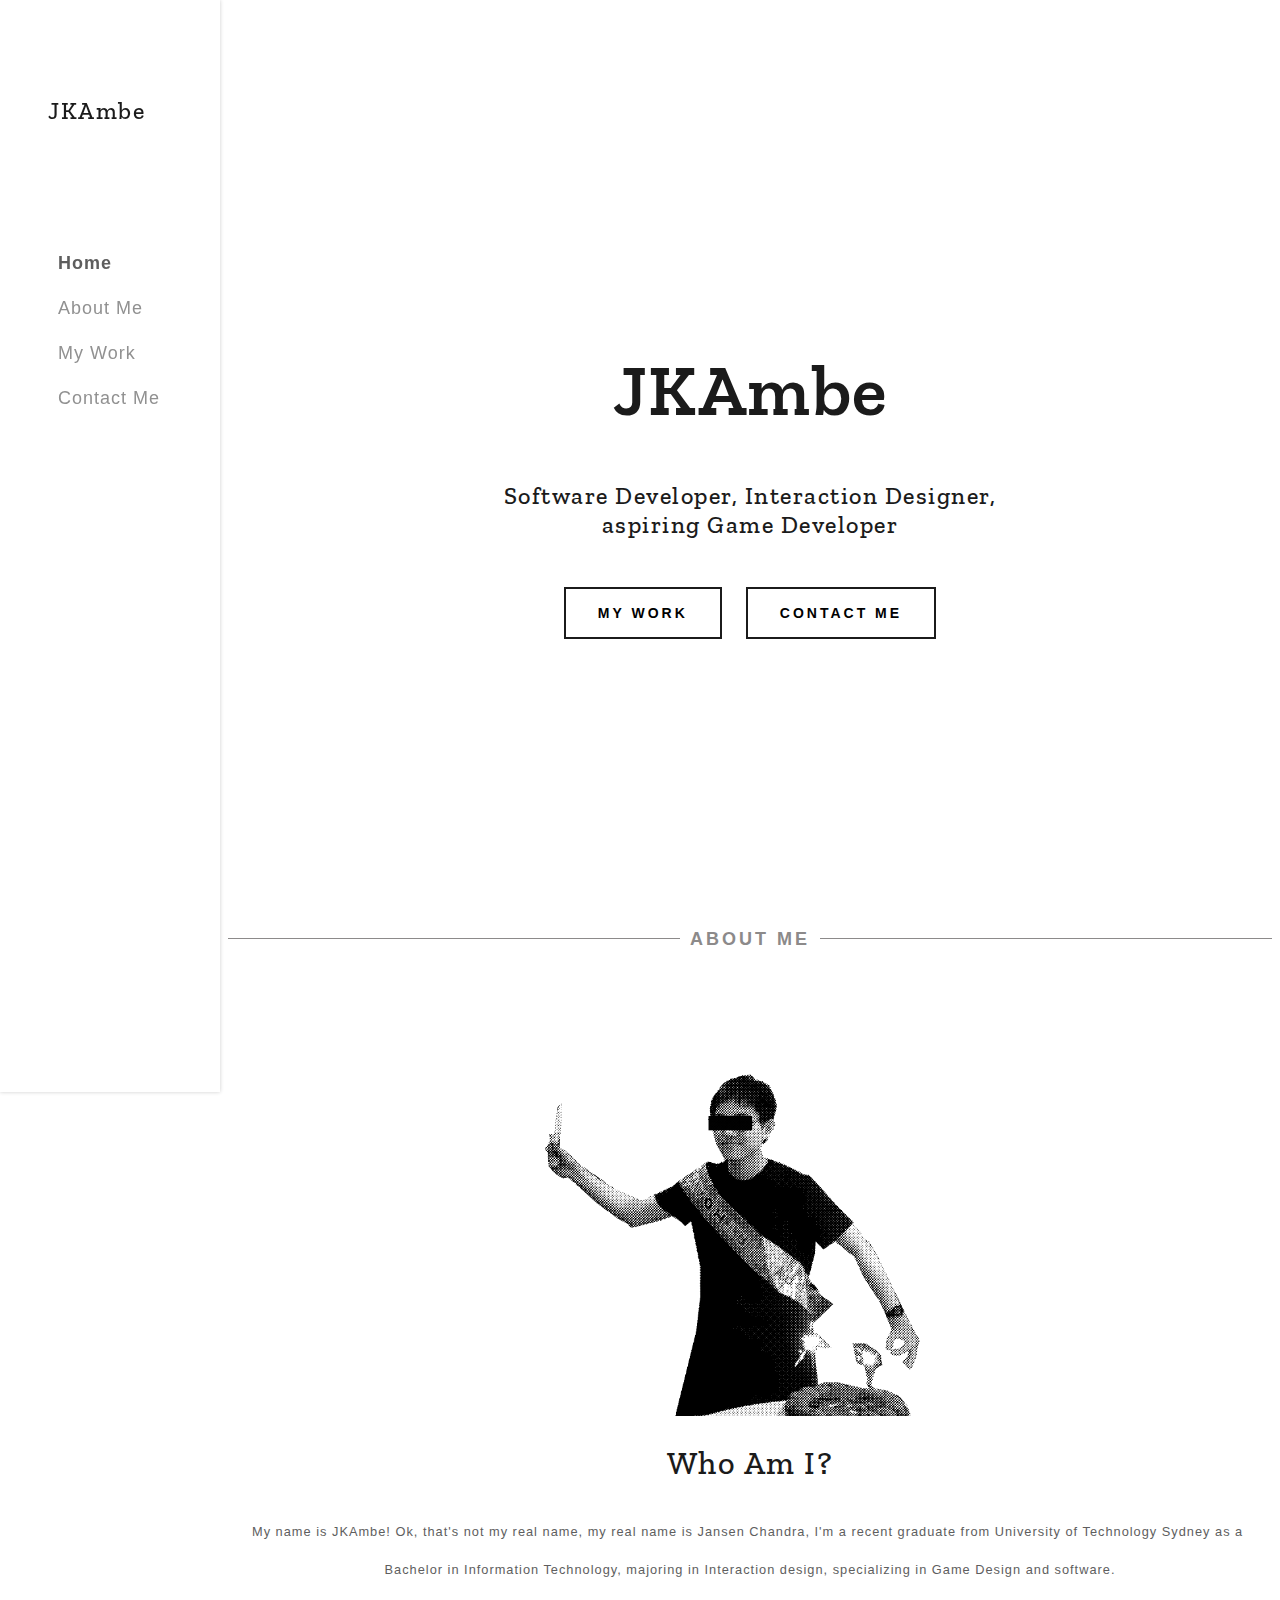
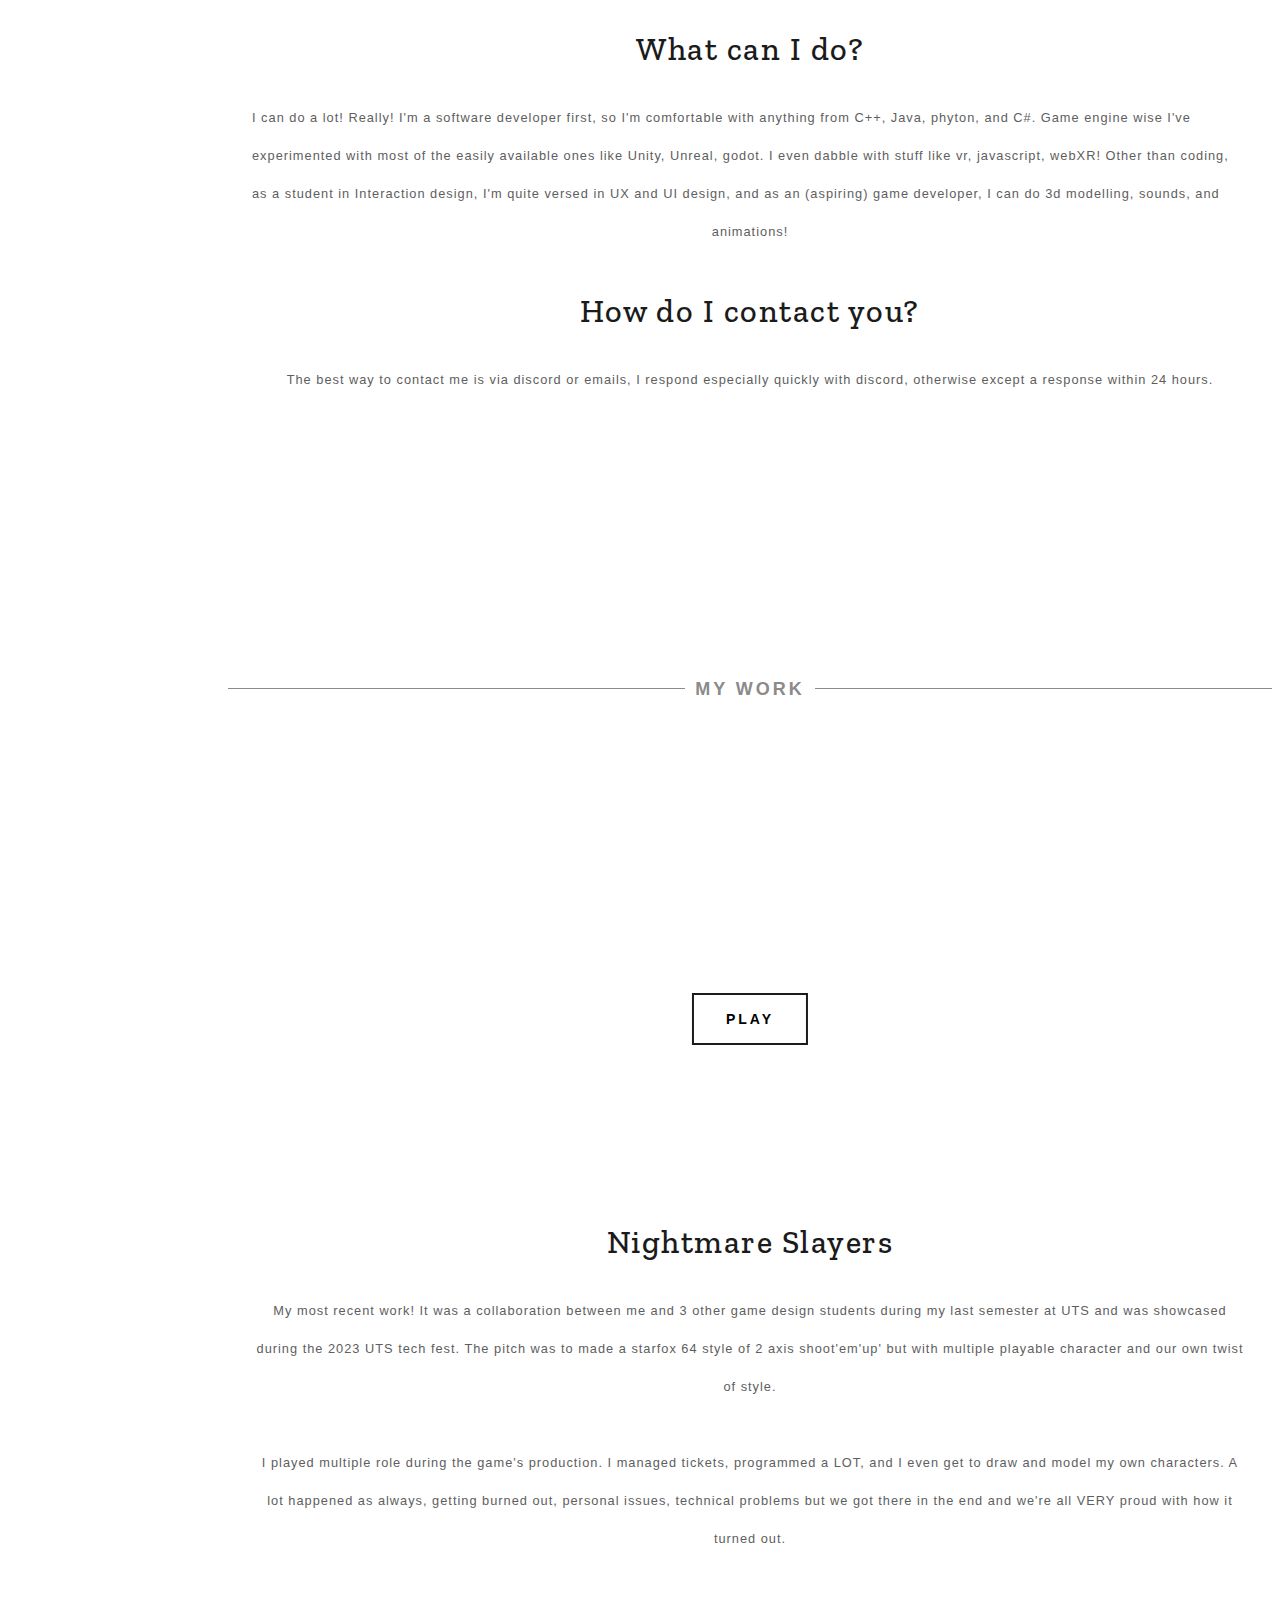
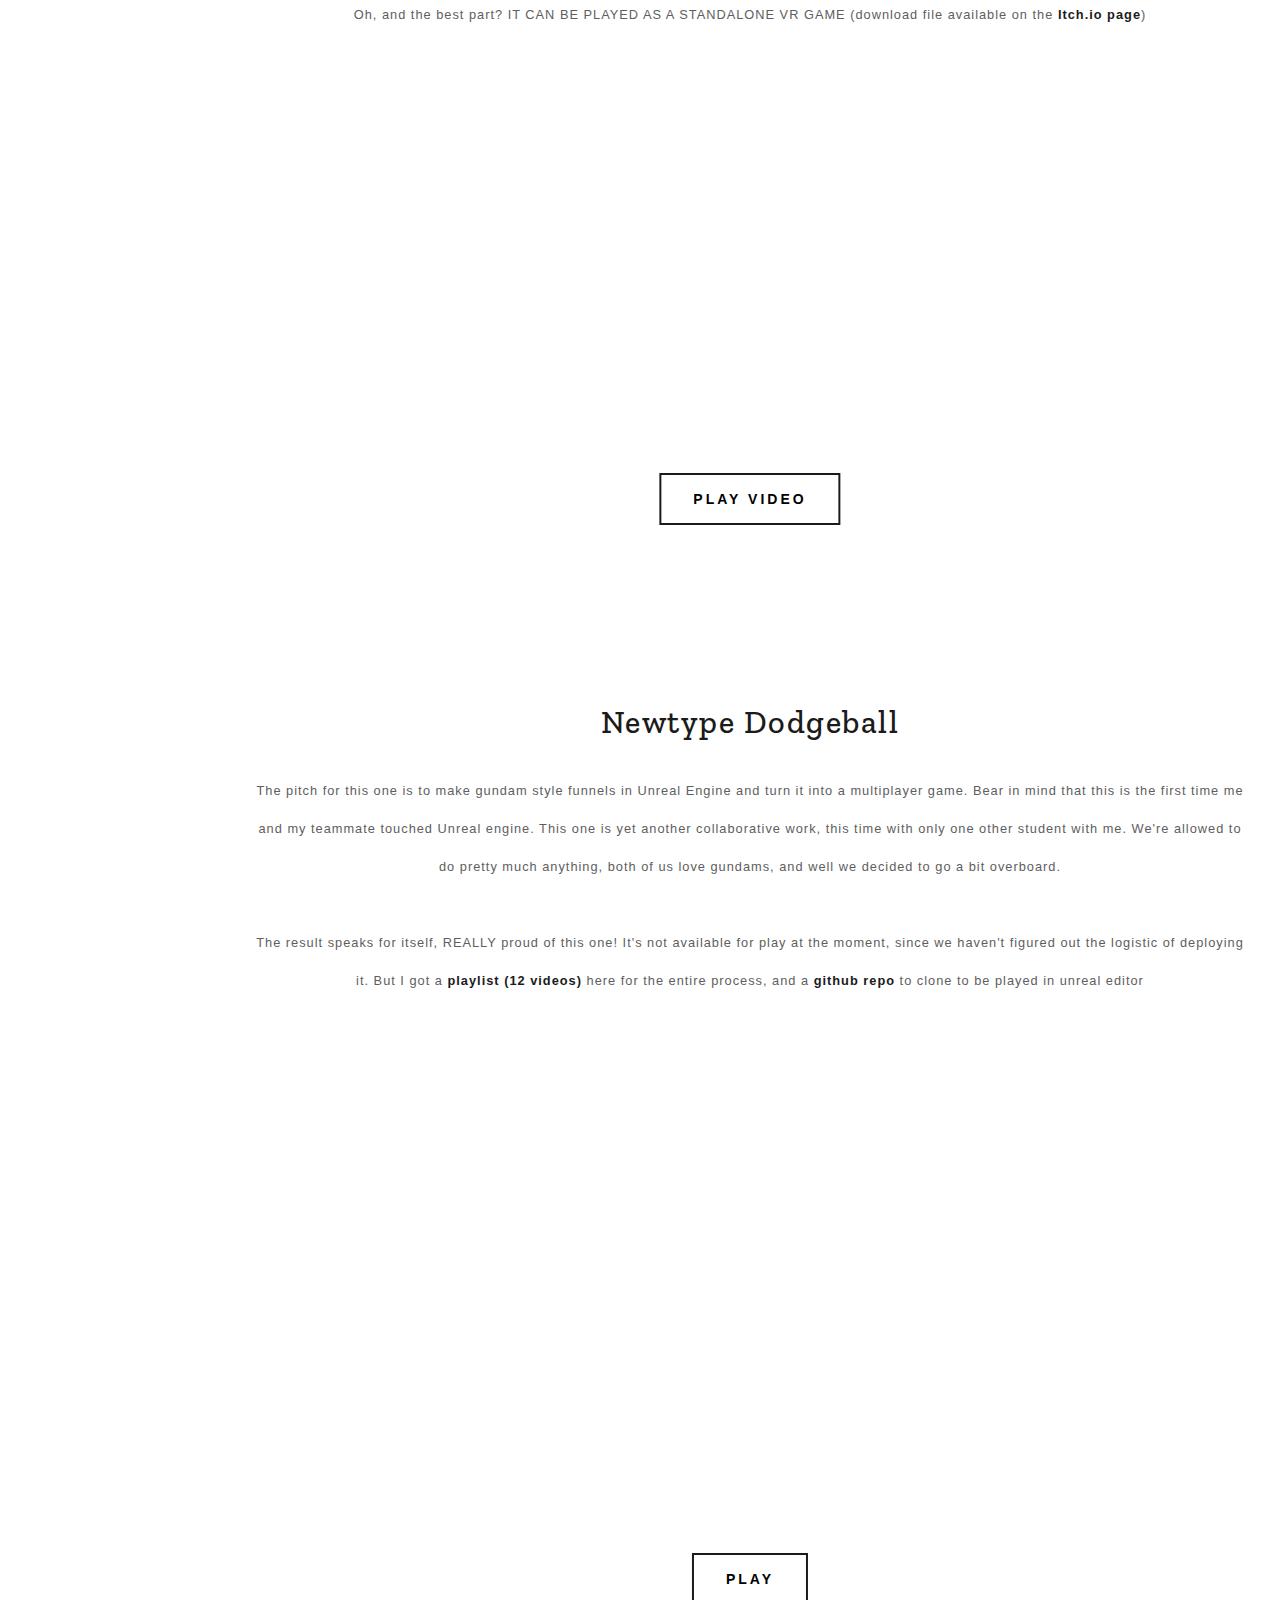
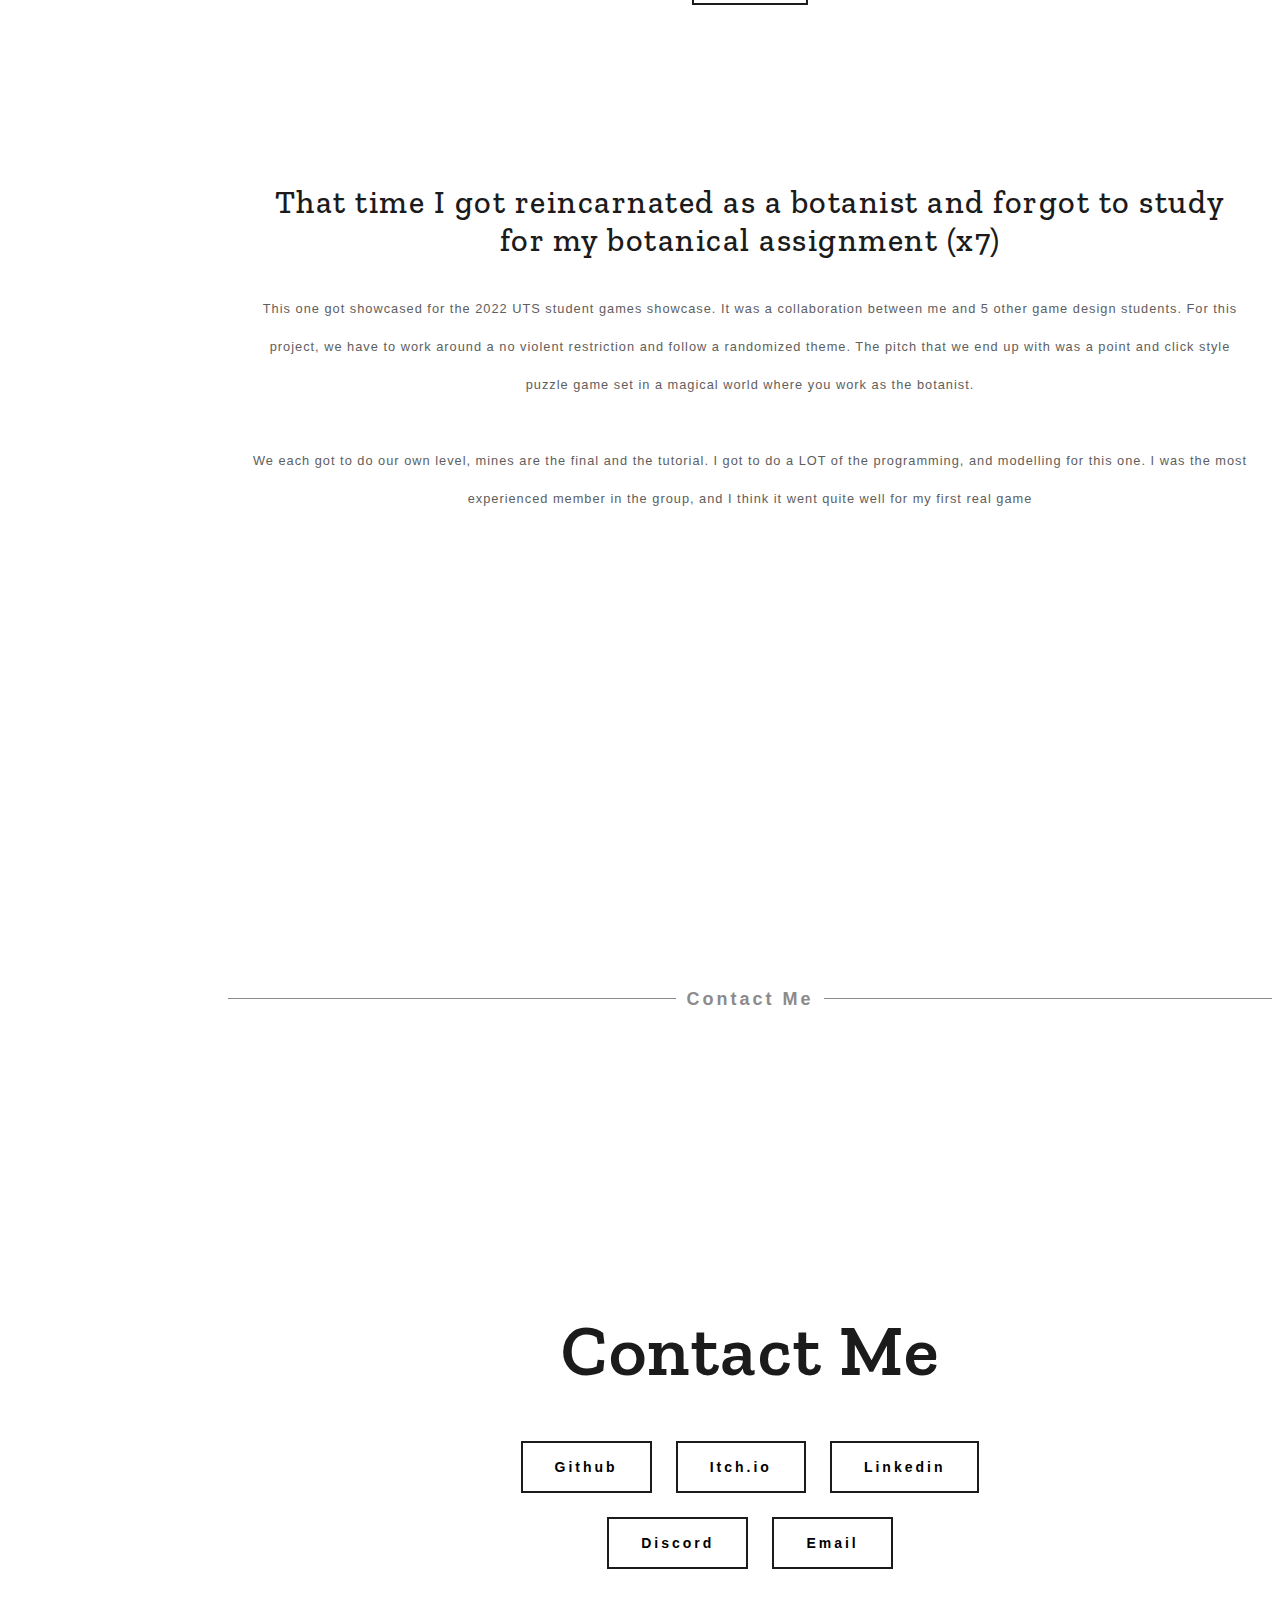
==== commit 4fb9a21f: "VR additional info" ====
--- a/index.html
+++ b/index.html
@@ -95,6 +95,9 @@
                                 <br><br>
                                 I played multiple role during the game's production. I managed tickets, programmed a LOT, and I even get to draw and model my own characters.
                                 A lot happened as always, getting burned out, personal issues, technical problems but we got there in the end and we're all VERY proud with how it turned out.
+                                <br><br>
+                                Oh, and the best part? IT CAN BE PLAYED AS A STANDALONE VR GAME (download file available on the <a href="https://jkambe.itch.io/nightmare-slayers"
+                                target="_blank"><b>Itch.io page</b></a>)
                             </span>
                         </div>
                     </div>
--- a/index.css
+++ b/index.css
@@ -158,7 +158,7 @@
 }
 
 .list span {
-  font-size: 18px;
+  font-size: 1vw;
   font-weight: 400;
   font-family: 'Roboto', arial, sans-serif;
   letter-spacing: 1px;
@@ -172,10 +172,6 @@
   left: 50%;
   top: 40%;
   transform: translate(-50%, -50%);
-}
-
-.game .list {
-  width: 480px;
 }
 
 ul {
@@ -231,7 +227,7 @@
 }
 
 .game .list {
-  width: 29vw;
+  width: 25vw;
 }
 
 .active>a {
@@ -241,7 +237,7 @@
 }
 
 #myWork {
-  height: 240vh;
+  height: 250vh;
 }
 
 a{
@@ -269,8 +265,9 @@
 }
 @media screen and (max-width: 1500px) {
 
+  
   #aboutMe{
-    height: 130vh;
+    height: 150vh;
   }
 
   .right {
@@ -290,7 +287,7 @@
   }
 
   .game {
-    height: 100vh;
+    height: 120vh;
   }
   iframe {
     height: 50vh;
@@ -305,7 +302,7 @@
     margin-right: auto;
   }
   #myWork {
-    height: 30vh;
+    height: 390vh;
   }
 
   #aboutMe .left{
@@ -323,6 +320,7 @@
   .sidenav {
     width: 220px;
   }
+ 
 }
 @media screen and (max-width: 1000px) {
 
@@ -331,17 +329,14 @@
     width: 0px;
   }
 
-  .sidenav a {
-    font-size: 18px;
-  }
 
   .list {
-    font-size: 18px;
+    font-size: 5vw;
     text-align: center;
   }
 
   .list span {
-    font-size: 12px;
+    font-size: 2.5vw;
   }
 
   .main {
@@ -365,7 +360,7 @@
   }
 
   .game {
-    height: 90vh;
+    height: 100vh;
   }
   iframe {
     height: 50vh;
@@ -378,7 +373,7 @@
     width: 100vw;
   }
   #myWork {
-    height: 280vh;
+    height: 300vh;
   }
 
   #aboutMe .left{
@@ -390,4 +385,9 @@
   #aboutMe .right{
     width: 100%
   }
+}
+@media (pointer:none), (pointer:coarse) {
+  #aboutMe{
+    height: 100vh;
+  }
 }